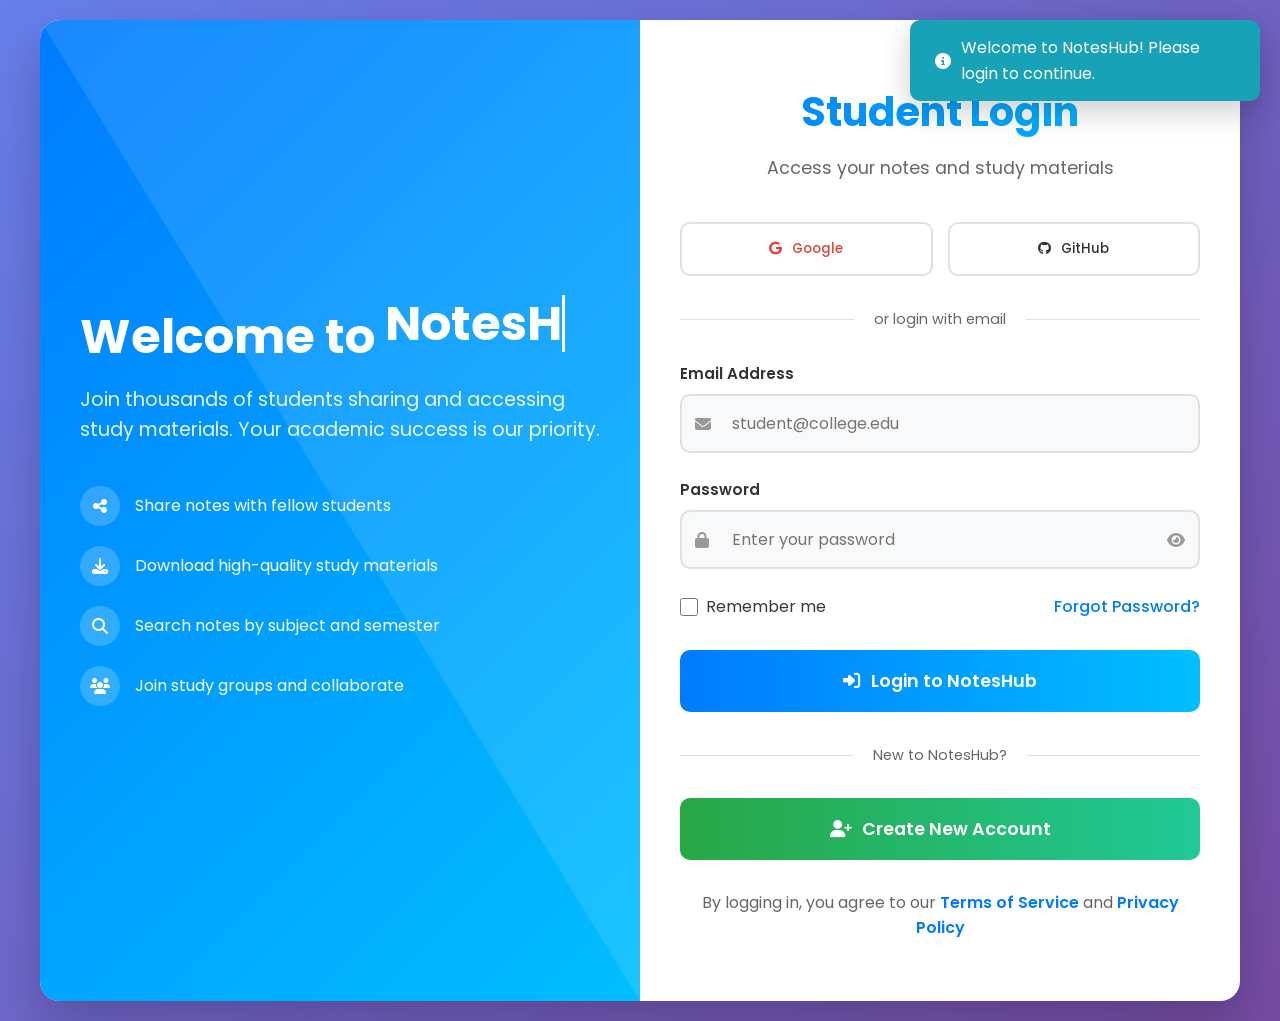
==== login.html @ 8d4693ff "Add files via upload" ====
<!DOCTYPE html>
<html lang="en">
<head>
    <meta charset="UTF-8">
    <meta name="viewport" content="width=device-width, initial-scale=1.0">
    <title>Login - NotesHub | Notes Sharing Platform</title>
    <link rel="stylesheet" href="css/style.css">
    <link rel="stylesheet" href="https://cdnjs.cloudflare.com/ajax/libs/font-awesome/6.4.0/css/all.min.css">
    <link href="https://fonts.googleapis.com/css2?family=Poppins:wght@300;400;500;600;700&display=swap" rel="stylesheet">
    <style>
        /* ===== ANIMATIONS ===== */
        @keyframes fadeIn {
            from { opacity: 0; transform: translateY(30px); }
            to { opacity: 1; transform: translateY(0); }
        }
        
        @keyframes slideInLeft {
            from { opacity: 0; transform: translateX(-50px); }
            to { opacity: 1; transform: translateX(0); }
        }
        
        @keyframes slideInRight {
            from { opacity: 0; transform: translateX(50px); }
            to { opacity: 1; transform: translateX(0); }
        }
        
        @keyframes pulse {
            0% { transform: scale(1); }
            50% { transform: scale(1.05); }
            100% { transform: scale(1); }
        }
        
        @keyframes shake {
            0%, 100% { transform: translateX(0); }
            10%, 30%, 50%, 70%, 90% { transform: translateX(-5px); }
            20%, 40%, 60%, 80% { transform: translateX(5px); }
        }
        
        @keyframes float {
            0%, 100% { transform: translateY(0); }
            50% { transform: translateY(-10px); }
        }
        
        @keyframes glow {
            0%, 100% { box-shadow: 0 0 5px rgba(0, 123, 255, 0.5); }
            50% { box-shadow: 0 0 20px rgba(0, 123, 255, 0.8); }
        }
        
        @keyframes spin {
            from { transform: rotate(0deg); }
            to { transform: rotate(360deg); }
        }
        
        @keyframes typewriter {
            from { width: 0 }
            to { width: 100% }
        }
        
        @keyframes blinkCursor {
            from, to { border-color: transparent }
            50% { border-color: #007bff; }
        }
        
        /* ===== LOGIN PAGE SPECIFIC STYLES ===== */
        .login-page {
            min-height: 100vh;
            background: linear-gradient(135deg, #667eea 0%, #764ba2 100%);
            display: flex;
            align-items: center;
            justify-content: center;
            padding: 20px;
            position: relative;
            overflow: hidden;
        }
        
        .login-container {
            width: 100%;
            max-width: 1200px;
            display: flex;
            background: white;
            border-radius: 20px;
            overflow: hidden;
            box-shadow: 0 25px 50px rgba(0, 0, 0, 0.2);
            animation: fadeIn 1s ease-out;
            min-height: 600px;
        }
        
        .login-left {
            flex: 1;
            background: linear-gradient(135deg, #007bff 0%, #00bfff 100%);
            color: white;
            padding: 60px 40px;
            display: flex;
            flex-direction: column;
            justify-content: center;
            position: relative;
            overflow: hidden;
        }
        
        .login-left::before {
            content: '';
            position: absolute;
            top: 0;
            left: 0;
            width: 100%;
            height: 100%;
            background: url('data:image/svg+xml,<svg xmlns="http://www.w3.org/2000/svg" viewBox="0 0 100 100" preserveAspectRatio="none"><path d="M0,0 L100,0 L100,100 Z" fill="rgba(255,255,255,0.1)"/></svg>');
            background-size: cover;
        }
        
        .login-right {
            flex: 1;
            padding: 60px 40px;
            display: flex;
            flex-direction: column;
            justify-content: center;
        }
        
        .login-welcome {
            animation: slideInLeft 1s ease-out 0.3s both;
        }
        
        .login-welcome h1 {
            font-size: 3rem;
            margin-bottom: 20px;
            font-weight: 700;
            line-height: 1.2;
        }
        
        .login-welcome p {
            font-size: 1.2rem;
            opacity: 0.9;
            margin-bottom: 40px;
            line-height: 1.6;
        }
        
        .features-list {
            list-style: none;
            margin-top: 40px;
        }
        
        .features-list li {
            display: flex;
            align-items: center;
            gap: 15px;
            margin-bottom: 20px;
            font-size: 1rem;
            animation: slideInLeft 1s ease-out;
            animation-fill-mode: both;
        }
        
        .features-list li:nth-child(1) { animation-delay: 0.5s; }
        .features-list li:nth-child(2) { animation-delay: 0.7s; }
        .features-list li:nth-child(3) { animation-delay: 0.9s; }
        .features-list li:nth-child(4) { animation-delay: 1.1s; }
        
        .feature-icon {
            width: 40px;
            height: 40px;
            background: rgba(255, 255, 255, 0.2);
            border-radius: 50%;
            display: flex;
            align-items: center;
            justify-content: center;
            flex-shrink: 0;
        }
        
        .login-form-container {
            animation: slideInRight 1s ease-out 0.5s both;
        }
        
        .login-title {
            text-align: center;
            margin-bottom: 40px;
            color: #333;
            position: relative;
        }
        
        .login-title h2 {
            font-size: 2.5rem;
            font-weight: 700;
            margin-bottom: 10px;
            background: linear-gradient(90deg, #007bff, #00bfff);
            -webkit-background-clip: text;
            -webkit-text-fill-color: transparent;
            background-clip: text;
        }
        
        .login-title p {
            color: #666;
            font-size: 1.1rem;
        }
        
        .form-group {
            margin-bottom: 25px;
            position: relative;
        }
        
        .form-label {
            display: block;
            margin-bottom: 8px;
            font-weight: 600;
            color: #333;
            font-size: 0.95rem;
            transition: color 0.3s;
        }
        
        .input-with-icon {
            position: relative;
        }
        
        .input-icon {
            position: absolute;
            left: 15px;
            top: 50%;
            transform: translateY(-50%);
            color: #999;
            transition: color 0.3s;
            z-index: 1;
        }
        
        .form-control {
            width: 100%;
            padding: 15px 15px 15px 50px;
            border: 2px solid #e0e0e0;
            border-radius: 10px;
            font-size: 1rem;
            transition: all 0.3s;
            background: #f8f9fa;
            color: #333;
        }
        
        .form-control:focus {
            outline: none;
            border-color: #007bff;
            background: white;
            box-shadow: 0 0 0 3px rgba(0, 123, 255, 0.1);
        }
        
        .form-control:focus + .input-icon {
            color: #007bff;
        }
        
        .password-toggle {
            position: absolute;
            right: 15px;
            top: 50%;
            transform: translateY(-50%);
            background: none;
            border: none;
            color: #999;
            cursor: pointer;
            font-size: 1rem;
            transition: color 0.3s;
        }
        
        .password-toggle:hover {
            color: #007bff;
        }
        
        .form-options {
            display: flex;
            justify-content: space-between;
            align-items: center;
            margin-bottom: 30px;
            flex-wrap: wrap;
            gap: 15px;
        }
        
        .remember-me {
            display: flex;
            align-items: center;
            gap: 8px;
            cursor: pointer;
        }
        
        .remember-me input[type="checkbox"] {
            width: 18px;
            height: 18px;
            accent-color: #007bff;
            cursor: pointer;
        }
        
        .forgot-password {
            color: #007bff;
            text-decoration: none;
            font-weight: 500;
            transition: color 0.3s;
        }
        
        .forgot-password:hover {
            color: #0056b3;
            text-decoration: underline;
        }
        
        .login-btn {
            width: 100%;
            padding: 18px;
            background: linear-gradient(90deg, #007bff, #00bfff);
            color: white;
            border: none;
            border-radius: 10px;
            font-size: 1.1rem;
            font-weight: 600;
            cursor: pointer;
            transition: all 0.3s;
            display: flex;
            align-items: center;
            justify-content: center;
            gap: 10px;
            margin-top: 10px;
            position: relative;
            overflow: hidden;
        }
        
        .login-btn::before {
            content: '';
            position: absolute;
            top: 0;
            left: -100%;
            width: 100%;
            height: 100%;
            background: linear-gradient(90deg, transparent, rgba(255, 255, 255, 0.2), transparent);
            transition: left 0.5s;
        }
        
        .login-btn:hover::before {
            left: 100%;
        }
        
        .login-btn:hover {
            transform: translateY(-3px);
            box-shadow: 0 10px 20px rgba(0, 123, 255, 0.2);
        }
        
        .login-btn:active {
            transform: translateY(-1px);
        }
        
        .login-btn.loading {
            background: #6c757d;
            cursor: not-allowed;
        }
        
        .login-btn.loading::before {
            display: none;
        }
        
        .login-divider {
            text-align: center;
            margin: 30px 0;
            position: relative;
        }
        
        .login-divider::before {
            content: '';
            position: absolute;
            top: 50%;
            left: 0;
            right: 0;
            height: 1px;
            background: #e0e0e0;
        }
        
        .login-divider span {
            background: white;
            padding: 0 20px;
            color: #666;
            font-size: 0.9rem;
            position: relative;
            z-index: 1;
        }
        
        .social-login {
            display: flex;
            gap: 15px;
            margin-bottom: 30px;
        }
        
        .social-btn {
            flex: 1;
            padding: 15px;
            border: 2px solid #e0e0e0;
            border-radius: 10px;
            background: white;
            cursor: pointer;
            transition: all 0.3s;
            display: flex;
            align-items: center;
            justify-content: center;
            gap: 10px;
            font-weight: 500;
            color: #333;
        }
        
        .social-btn:hover {
            border-color: #007bff;
            transform: translateY(-2px);
        }
        
        .social-btn.google { color: #DB4437; }
        .social-btn.github { color: #333; }
        
        .signup-link {
            text-align: center;
            margin-top: 30px;
            color: #666;
        }
        
        .signup-link a {
            color: #007bff;
            text-decoration: none;
            font-weight: 600;
            transition: color 0.3s;
        }
        
        .signup-link a:hover {
            color: #0056b3;
            text-decoration: underline;
        }
        
        /* ===== TOAST NOTIFICATION ===== */
        .toast {
            position: fixed;
            top: 20px;
            right: 20px;
            background: #28a745;
            color: white;
            padding: 15px 25px;
            border-radius: 10px;
            box-shadow: 0 10px 30px rgba(0, 0, 0, 0.2);
            z-index: 10000;
            transform: translateX(150%);
            transition: transform 0.5s cubic-bezier(0.68, -0.55, 0.265, 1.55);
            display: flex;
            align-items: center;
            gap: 10px;
            max-width: 350px;
        }
        
        .toast.show {
            transform: translateX(0);
        }
        
        .toast.error {
            background: #dc3545;
        }
        
        .toast.warning {
            background: #ffc107;
            color: #333;
        }
        
        .toast.info {
            background: #17a2b8;
        }
        
        .toast.success {
            background: #28a745;
        }
        
        /* ===== LOADING SPINNER ===== */
        .spinner {
            display: inline-block;
            width: 20px;
            height: 20px;
            border: 3px solid rgba(255, 255, 255, 0.3);
            border-radius: 50%;
            border-top-color: white;
            animation: spin 1s linear infinite;
        }
        
        /* ===== FLOATING PARTICLES ===== */
        .floating-icons {
            position: absolute;
            width: 100%;
            height: 100%;
            top: 0;
            left: 0;
            pointer-events: none;
            overflow: hidden;
        }
        
        .floating-icon {
            position: absolute;
            font-size: 24px;
            color: rgba(255, 255, 255, 0.2);
            animation: float 6s ease-in-out infinite;
        }
        
        /* ===== RESPONSIVE DESIGN ===== */
        @media (max-width: 992px) {
            .login-container {
                flex-direction: column;
                max-width: 500px;
            }
            
            .login-left, .login-right {
                padding: 40px 30px;
            }
            
            .login-welcome h1 {
                font-size: 2.5rem;
            }
        }
        
        @media (max-width: 576px) {
            .login-page {
                padding: 10px;
            }
            
            .login-left, .login-right {
                padding: 30px 20px;
            }
            
            .login-welcome h1 {
                font-size: 2rem;
            }
            
            .social-login {
                flex-direction: column;
            }
            
            .form-options {
                flex-direction: column;
                align-items: flex-start;
            }
        }
        
        /* ===== DARK MODE STYLES ===== */
        body.dark-mode .login-page {
            background: linear-gradient(135deg, #1a1a2e 0%, #16213e 100%);
        }
        
        body.dark-mode .login-container {
            background: #1e1e1e;
            color: #e0e0e0;
        }
        
        body.dark-mode .login-right {
            background: #1e1e1e;
        }
        
        body.dark-mode .login-title h2 {
            background: linear-gradient(90deg, #4dabf7, #339af0);
            -webkit-background-clip: text;
            -webkit-text-fill-color: transparent;
        }
        
        body.dark-mode .login-title p {
            color: #aaa;
        }
        
        body.dark-mode .form-label {
            color: #e0e0e0;
        }
        
        body.dark-mode .form-control {
            background: #2d2d2d;
            border-color: #444;
            color: #e0e0e0;
        }
        
        body.dark-mode .form-control:focus {
            background: #333;
            border-color: #4dabf7;
        }
        
        body.dark-mode .input-icon {
            color: #777;
        }
        
        body.dark-mode .form-control:focus + .input-icon {
            color: #4dabf7;
        }
        
        body.dark-mode .login-divider span {
            background: #1e1e1e;
            color: #aaa;
        }
        
        body.dark-mode .social-btn {
            background: #2d2d2d;
            border-color: #444;
            color: #e0e0e0;
        }
        
        body.dark-mode .signup-link {
            color: #aaa;
        }
        
        body.dark-mode .forgot-password {
            color: #4dabf7;
        }
        
        body.dark-mode .forgot-password:hover {
            color: #339af0;
        }
        
        body.dark-mode .signup-link a {
            color: #4dabf7;
        }
        
        body.dark-mode .signup-link a:hover {
            color: #339af0;
        }
    </style>
</head>
<body class="light-mode">

<!-- Toast Notification -->
<div class="toast" id="toast">
    <i class="fas fa-check-circle"></i>
    <span id="toast-message">Welcome to NotesHub!</span>
</div>

<!-- Login Page -->
<div class="login-page">
    <!-- Floating Icons -->
    <div class="floating-icons">
        <div class="floating-icon" style="top: 10%; left: 10%; animation-delay: 0s;"><i class="fas fa-book"></i></div>
        <div class="floating-icon" style="top: 20%; right: 15%; animation-delay: 1s;"><i class="fas fa-graduation-cap"></i></div>
        <div class="floating-icon" style="bottom: 30%; left: 15%; animation-delay: 2s;"><i class="fas fa-code"></i></div>
        <div class="floating-icon" style="bottom: 20%; right: 10%; animation-delay: 3s;"><i class="fas fa-laptop"></i></div>
        <div class="floating-icon" style="top: 40%; left: 20%; animation-delay: 4s;"><i class="fas fa-cloud-upload-alt"></i></div>
        <div class="floating-icon" style="top: 60%; right: 20%; animation-delay: 5s;"><i class="fas fa-download"></i></div>
    </div>
    
    <div class="login-container">
        <!-- Left Side - Welcome -->
        <div class="login-left">
            <div class="login-welcome">
                <h1>Welcome to <span style="display: inline-block;" class="typewriter-text">NotesHub</span></h1>
                <p>Join thousands of students sharing and accessing study materials. Your academic success is our priority.</p>
                
                <ul class="features-list">
                    <li>
                        <div class="feature-icon">
                            <i class="fas fa-share-alt"></i>
                        </div>
                        <span>Share notes with fellow students</span>
                    </li>
                    <li>
                        <div class="feature-icon">
                            <i class="fas fa-download"></i>
                        </div>
                        <span>Download high-quality study materials</span>
                    </li>
                    <li>
                        <div class="feature-icon">
                            <i class="fas fa-search"></i>
                        </div>
                        <span>Search notes by subject and semester</span>
                    </li>
                    <li>
                        <div class="feature-icon">
                            <i class="fas fa-users"></i>
                        </div>
                        <span>Join study groups and collaborate</span>
                    </li>
                </ul>
            </div>
        </div>
        
        <!-- Right Side - Login Form -->
        <div class="login-right">
            <div class="login-form-container">
                <div class="login-title">
                    <h2>Student Login</h2>
                    <p>Access your notes and study materials</p>
                </div>
                
                <!-- Social Login -->
                <div class="social-login">
                    <button class="social-btn google" onclick="socialLogin('google')">
                        <i class="fab fa-google"></i>
                        Google
                    </button>
                    <button class="social-btn github" onclick="socialLogin('github')">
                        <i class="fab fa-github"></i>
                        GitHub
                    </button>
                </div>
                
                <div class="login-divider">
                    <span>or login with email</span>
                </div>
                
                <!-- Login Form -->
                <form id="loginForm" onsubmit="return handleLogin(event)">
                    <div class="form-group">
                        <label for="email" class="form-label">Email Address</label>
                        <div class="input-with-icon">
                            <i class="fas fa-envelope input-icon"></i>
                            <input type="email" id="email" class="form-control" placeholder="student@college.edu" required>
                        </div>
                        <div class="form-error" id="email-error"></div>
                    </div>
                    
                    <div class="form-group">
                        <label for="password" class="form-label">Password</label>
                        <div class="input-with-icon">
                            <i class="fas fa-lock input-icon"></i>
                            <input type="password" id="password" class="form-control" placeholder="Enter your password" required minlength="6">
                            <button type="button" class="password-toggle" onclick="togglePassword()">
                                <i class="fas fa-eye"></i>
                            </button>
                        </div>
                        <div class="form-error" id="password-error"></div>
                    </div>
                    
                    <div class="form-options">
                        <label class="remember-me">
                            <input type="checkbox" id="remember">
                            <span>Remember me</span>
                        </label>
                        <a href="forgot-password.html" class="forgot-password">Forgot Password?</a>
                    </div>
                    
                    <button type="submit" class="login-btn" id="loginButton">
                        <i class="fas fa-sign-in-alt"></i>
                        <span>Login to NotesHub</span>
                    </button>
                </form>
                
                <div class="login-divider">
                    <span>New to NotesHub?</span>
                </div>
                
                <button class="login-btn" style="background: linear-gradient(90deg, #28a745, #20c997);" onclick="showSignupForm()">
                    <i class="fas fa-user-plus"></i>
                    <span>Create New Account</span>
                </button>
                
                <div class="signup-link">
                    <p>By logging in, you agree to our <a href="terms.html">Terms of Service</a> and <a href="privacy.html">Privacy Policy</a></p>
                </div>
            </div>
        </div>
    </div>
</div>

<!-- Enhanced JavaScript with Animations -->
<script>
// ===== TOAST NOTIFICATION =====
function showToast(message, type = 'info') {
    const toast = document.getElementById('toast');
    const toastMessage = document.getElementById('toast-message');
    const icon = toast.querySelector('i');
    
    // Set icon based on type
    switch(type) {
        case 'success':
            icon.className = 'fas fa-check-circle';
            break;
        case 'error':
            icon.className = 'fas fa-exclamation-circle';
            break;
        case 'warning':
            icon.className = 'fas fa-exclamation-triangle';
            break;
        case 'info':
            icon.className = 'fas fa-info-circle';
            break;
    }
    
    toastMessage.textContent = message;
    toast.className = 'toast';
    toast.classList.add(type, 'show');
    
    // Add entrance animation
    toast.style.animation = 'fadeIn 0.5s ease-out';
    
    // Auto hide after 4 seconds
    setTimeout(() => {
        toast.classList.remove('show');
    }, 4000);
}

// ===== TYPEWRITER EFFECT =====
function initTypewriter() {
    const text = document.querySelector('.typewriter-text');
    const originalText = text.textContent;
    text.textContent = '';
    text.style.borderRight = '3px solid white';
    text.style.whiteSpace = 'nowrap';
    text.style.overflow = 'hidden';
    
    let i = 0;
    const typeWriter = () => {
        if (i < originalText.length) {
            text.textContent += originalText.charAt(i);
            i++;
            setTimeout(typeWriter, 100);
        } else {
            // Blinking cursor effect
            setInterval(() => {
                text.style.borderRight = text.style.borderRight === '3px solid transparent' ? '3px solid white' : '3px solid transparent';
            }, 500);
        }
    };
    
    setTimeout(typeWriter, 1000);
}

// ===== PASSWORD TOGGLE =====
function togglePassword() {
    const passwordInput = document.getElementById('password');
    const toggleButton = document.querySelector('.password-toggle i');
    
    if (passwordInput.type === 'password') {
        passwordInput.type = 'text';
        toggleButton.className = 'fas fa-eye-slash';
        toggleButton.parentElement.style.color = '#007bff';
    } else {
        passwordInput.type = 'password';
        toggleButton.className = 'fas fa-eye';
        toggleButton.parentElement.style.color = '#999';
    }
}

// ===== FORM VALIDATION =====
function validateEmail(email) {
    const re = /^[^\s@]+@[^\s@]+\.[^\s@]+$/;
    return re.test(email);
}

function validatePassword(password) {
    return password.length >= 6;
}

// ===== ANIMATED LOGIN =====
function handleLogin(event) {
    event.preventDefault();
    
    const email = document.getElementById('email').value.trim();
    const password = document.getElementById('password').value;
    const loginBtn = document.getElementById('loginButton');
    const originalContent = loginBtn.innerHTML;
    
    // Clear previous errors
    document.getElementById('email-error').textContent = '';
    document.getElementById('password-error').textContent = '';
    
    // Validation
    let isValid = true;
    
    if (!email) {
        document.getElementById('email-error').textContent = 'Email is required';
        document.getElementById('email').style.borderColor = '#dc3545';
        document.getElementById('email').style.animation = 'shake 0.5s';
        isValid = false;
    } else if (!validateEmail(email)) {
        document.getElementById('email-error').textContent = 'Please enter a valid email';
        document.getElementById('email').style.borderColor = '#dc3545';
        document.getElementById('email').style.animation = 'shake 0.5s';
        isValid = false;
    }
    
    if (!password) {
        document.getElementById('password-error').textContent = 'Password is required';
        document.getElementById('password').style.borderColor = '#dc3545';
        document.getElementById('password').style.animation = 'shake 0.5s';
        isValid = false;
    } else if (!validatePassword(password)) {
        document.getElementById('password-error').textContent = 'Password must be at least 6 characters';
        document.getElementById('password').style.borderColor = '#dc3545';
        document.getElementById('password').style.animation = 'shake 0.5s';
        isValid = false;
    }
    
    if (!isValid) {
        setTimeout(() => {
            document.getElementById('email').style.animation = '';
            document.getElementById('password').style.animation = '';
        }, 500);
        return false;
    }
    
    // Reset border colors
    document.getElementById('email').style.borderColor = '#e0e0e0';
    document.getElementById('password').style.borderColor = '#e0e0e0';
    
    // Show loading state
    loginBtn.innerHTML = '<div class="spinner"></div> Logging in...';
    loginBtn.classList.add('loading');
    loginBtn.disabled = true;
    
    // Simulate API call
    setTimeout(() => {
        // Demo login logic
        if (email === 'demo@college.edu' && password === 'demo123') {
            showToast('Login successful! Redirecting...', 'success');
            
            // Save to localStorage
            const user = {
                email: email,
                name: email.split('@')[0],
                loginTime: new Date().toISOString()
            };
            localStorage.setItem('notesHubUser', JSON.stringify(user));
            localStorage.setItem('isLoggedIn', 'true');
            
            // Redirect after animation
            setTimeout(() => {
                window.location.href = 'index.html';
            }, 1500);
        } else if (email.includes('@college.edu')) {
            showToast('College student login successful!', 'success');
            
            const user = {
                email: email,
                name: email.split('@')[0],
                loginTime: new Date().toISOString()
            };
            localStorage.setItem('notesHubUser', JSON.stringify(user));
            localStorage.setItem('isLoggedIn', 'true');
            
            setTimeout(() => {
                window.location.href = 'index.html';
            }, 1500);
        } else {
            showToast('Invalid credentials. Try: demo@college.edu / demo123', 'error');
            
            // Shake animation for error
            loginBtn.style.animation = 'shake 0.5s';
            setTimeout(() => {
                loginBtn.style.animation = '';
            }, 500);
            
            // Reset button
            loginBtn.innerHTML = originalContent;
            loginBtn.classList.remove('loading');
            loginBtn.disabled = false;
        }
    }, 2000);
    
    return false;
}

// ===== SOCIAL LOGIN =====
function socialLogin(provider) {
    const btn = event.target.closest('button');
    const originalContent = btn.innerHTML;
    
    btn.innerHTML = `<div class="spinner" style="border-top-color: ${provider === 'google' ? '#DB4437' : '#333'};"></div> Connecting...`;
    btn.disabled = true;
    
    showToast(`Connecting with ${provider === 'google' ? 'Google' : 'GitHub'}...`, 'info');
    
    setTimeout(() => {
        if (provider === 'google') {
            showToast('Google login simulated successfully!', 'success');
        } else {
            showToast('GitHub login simulated successfully!', 'success');
        }
        
        // Save demo user
        const user = {
            email: `user@${provider}.com`,
            name: `${provider} User`,
            provider: provider,
            loginTime: new Date().toISOString()
        };
        localStorage.setItem('notesHubUser', JSON.stringify(user));
        localStorage.setItem('isLoggedIn', 'true');
        
        // Redirect
        setTimeout(() => {
            window.location.href = 'index.html';
        }, 1500);
        
        btn.innerHTML = originalContent;
        btn.disabled = false;
    }, 2000);
}

// ===== SIGNUP FORM =====
function showSignupForm() {
    showToast('Signup feature would open in a modal', 'info');
    
    // In a real app, this would open a signup modal
    // For now, redirect to a signup page
    setTimeout(() => {
        window.location.href = 'signup.html';
    }, 1000);
}

// ===== DARK MODE =====
function toggleDark() {
    const body = document.body;
    const isDark = body.classList.toggle('dark-mode');
    body.classList.toggle('light-mode', !isDark);
    
    localStorage.setItem('darkMode', isDark);
    
    const darkBtn = document.querySelector('.dark-mode-toggle');
    if (darkBtn) {
        const icon = darkBtn.querySelector('i');
        const text = darkBtn.querySelector('span');
        if (icon) {
            icon.className = isDark ? 'fas fa-sun' : 'fas fa-moon';
            icon.style.animation = 'spin 0.5s linear';
            setTimeout(() => icon.style.animation = '', 500);
        }
        if (text) text.textContent = isDark ? 'Light Mode' : 'Dark Mode';
    }
    
    showToast(isDark ? '🌙 Dark Mode Activated' : '☀️ Light Mode Activated', 'info');
}

// ===== INITIALIZE =====
document.addEventListener('DOMContentLoaded', function() {
    // Initialize dark mode
    const savedMode = localStorage.getItem('darkMode');
    if (savedMode === 'true') {
        document.body.classList.add('dark-mode');
        document.body.classList.remove('light-mode');
    }
    
    // Initialize typewriter
    initTypewriter();
    
    // Check if user is already logged in
    const isLoggedIn = localStorage.getItem('isLoggedIn');
    if (isLoggedIn === 'true') {
        showToast('You are already logged in. Redirecting...', 'info');
        setTimeout(() => {
            window.location.href = 'index.html';
        }, 2000);
    }
    
    // Add input focus effects
    const inputs = document.querySelectorAll('.form-control');
    inputs.forEach(input => {
        input.addEventListener('focus', function() {
            this.parentElement.querySelector('.input-icon').style.color = '#007bff';
            this.style.animation = 'pulse 0.3s';
        });
        
        input.addEventListener('blur', function() {
            this.style.animation = '';
        });
        
        // Real-time validation
        if (input.id === 'email') {
            input.addEventListener('input', function() {
                if (this.value && !validateEmail(this.value)) {
                    this.style.borderColor = '#ffc107';
                } else if (this.value) {
                    this.style.borderColor = '#28a745';
                } else {
                    this.style.borderColor = '#e0e0e0';
                }
            });
        }
        
        if (input.id === 'password') {
            input.addEventListener('input', function() {
                if (this.value.length > 0 && this.value.length < 6) {
                    this.style.borderColor = '#ffc107';
                } else if (this.value.length >= 6) {
                    this.style.borderColor = '#28a745';
                } else {
                    this.style.borderColor = '#e0e0e0';
                }
            });
        }
    });
    
    // Make functions global
    window.toggleDark = toggleDark;
    window.togglePassword = togglePassword;
    window.socialLogin = socialLogin;
    window.showSignupForm = showSignupForm;
    
    // Show welcome toast
    setTimeout(() => {
        showToast('Welcome to NotesHub! Please login to continue.', 'info');
    }, 1000);
});

// ===== KEYBOARD SHORTCUTS =====
document.addEventListener('keydown', function(e) {
    // Ctrl/Cmd + Enter to submit form
    if ((e.ctrlKey || e.metaKey) && e.key === 'Enter') {
        const loginForm = document.getElementById('loginForm');
        if (loginForm) {
            handleLogin(new Event('submit'));
        }
    }
    
    // Escape to clear form
    if (e.key === 'Escape') {
        document.getElementById('email').value = '';
        document.getElementById('password').value = '';
        showToast('Form cleared', 'info');
    }
    
    // Alt+D for dark mode
    if (e.altKey && e.key === 'd') {
        toggleDark();
    }
});
</script>
</body>
</html>
---- css/style.css ----
/* ===== BASE STYLES ===== */
* {
    margin: 0;
    padding: 0;
    box-sizing: border-box;
    font-family: 'Poppins', sans-serif;
}

:root {
    /* NEW SIMPLE COLORS - Blue/Green Theme */
    --primary: #007bff;       /* Blue */
    --primary-dark: #0056b3;
    --primary-light: #3399ff;
    --secondary: #28a745;     /* Green */
    --accent: #ffc107;        /* Yellow */
    --light: #f8f9fa;
    --dark: #343a40;
    --gray: #6c757d;
    --white: #ffffff;
    --black: #000000;
    
    /* Dark Mode Colors */
    --dark-bg: #121212;
    --dark-card: #1e1e1e;
    --dark-text: #e0e0e0;
    --dark-border: #333;
    
    /* Shadows */
    --shadow: 0 4px 6px rgba(0,0,0,0.1);
    --shadow-lg: 0 10px 25px rgba(0,0,0,0.15);
    
    /* Border Radius */
    --radius: 10px;
    --radius-sm: 5px;
}

body {
    background-color: var(--light);
    color: var(--dark);
    line-height: 1.6;
    transition: all 0.3s ease;
}

.container {
    width: 90%;
    max-width: 1200px;
    margin: 0 auto;
    padding: 0 15px;
}

/* ===== HEADER ===== */
.main-header {
    background: var(--white);
    padding: 15px 0;
    box-shadow: var(--shadow);
    position: sticky;
    top: 0;
    z-index: 1000;
}

.header-container {
    display: flex;
    justify-content: space-between;
    align-items: center;
}

.logo-section {
    display: flex;
    flex-direction: column;
}

.logo {
    display: flex;
    align-items: center;
    gap: 10px;
}

.logo i {
    font-size: 2rem;
    color: var(--primary);
}

.logo h1 {
    font-size: 1.8rem;
    font-weight: 700;
}

.logo h1 span {
    color: var(--primary);
}

.college-name {
    font-size: 0.9rem;
    color: var(--gray);
    margin-top: -5px;
}

.college-tag {
    font-size: 0.85rem;
    color: var(--secondary);
    margin-top: 5px;
}

/* Navigation */
.main-nav {
    display: flex;
    align-items: center;
    gap: 15px;
}

.main-nav a {
    text-decoration: none;
    color: var(--dark);
    padding: 8px 15px;
    border-radius: var(--radius-sm);
    transition: all 0.3s;
    display: flex;
    align-items: center;
    gap: 5px;
    font-weight: 500;
}

.main-nav a:hover {
    background: rgba(0, 123, 255, 0.1);
}

.main-nav a.active {
    background: var(--primary);
    color: white;
}

.login-btn {
    background: var(--secondary);
    color: white !important;
}

/* Dropdown */
.dropdown {
    position: relative;
}

.dropdown-content {
    display: none;
    position: absolute;
    background: white;
    min-width: 200px;
    box-shadow: var(--shadow-lg);
    border-radius: var(--radius-sm);
    padding: 10px 0;
    z-index: 100;
}

.dropdown:hover .dropdown-content {
    display: block;
}

.dropdown-content a {
    display: block;
    padding: 10px 20px;
    color: var(--dark);
    text-decoration: none;
}

.dropdown-content a:hover {
    background: #f8f9fa;
}

/* Header Actions */
.header-actions {
    display: flex;
    align-items: center;
    gap: 15px;
}

.dark-mode-toggle {
    background: transparent;
    border: 2px solid var(--primary);
    color: var(--primary);
    padding: 8px 15px;
    border-radius: var(--radius-sm);
    cursor: pointer;
    font-weight: 600;
    display: flex;
    align-items: center;
    gap: 8px;
    transition: all 0.3s;
}

.dark-mode-toggle:hover {
    background: var(--primary);
    color: white;
}

.user-info {
    display: flex;
    align-items: center;
    gap: 10px;
}

.user-avatar {
    width: 40px;
    height: 40px;
    border-radius: 50%;
    border: 2px solid var(--primary-light);
}

.mobile-menu-btn {
    display: none;
    background: none;
    border: none;
    font-size: 1.5rem;
    color: var(--dark);
    cursor: pointer;
}

/* ===== HERO SECTION ===== */
.hero-section {
    padding: 80px 0;
    background: linear-gradient(135deg, var(--primary), var(--primary-dark));
    color: white;
}

.hero-container {
    display: flex;
    align-items: center;
    gap: 50px;
}

.hero-content {
    flex: 1;
}

.college-badge {
    display: inline-flex;
    align-items: center;
    gap: 10px;
    background: rgba(255,255,255,0.2);
    padding: 8px 15px;
    border-radius: 20px;
    margin-bottom: 20px;
}

.hero-title {
    font-size: 3rem;
    margin-bottom: 20px;
    line-height: 1.2;
}

.highlight {
    color: #ffeb3b;
}

.hero-subtitle {
    font-size: 1.2rem;
    opacity: 0.9;
    margin-bottom: 30px;
}

.stats-container {
    display: flex;
    gap: 30px;
    margin: 40px 0;
}

.stat-box {
    text-align: center;
}

.stat-box h3 {
    font-size: 2.5rem;
    margin-bottom: 5px;
}

.hero-buttons {
    display: flex;
    gap: 15px;
    flex-wrap: wrap;
}

.btn {
    padding: 12px 30px;
    border-radius: var(--radius);
    text-decoration: none;
    font-weight: 600;
    display: inline-flex;
    align-items: center;
    gap: 10px;
    transition: all 0.3s;
    border: none;
    cursor: pointer;
}

.btn-primary {
    background: white;
    color: var(--primary);
}

.btn-primary:hover {
    background: #f8f9fa;
    transform: translateY(-2px);
}

.btn-secondary {
    background: rgba(255,255,255,0.2);
    color: white;
    border: 2px solid white;
}

.btn-secondary:hover {
    background: white;
    color: var(--primary);
    transform: translateY(-2px);
}

.btn-outline {
    background: transparent;
    color: white;
    border: 2px solid white;
}

.btn-outline:hover {
    background: white;
    color: var(--primary);
}

.hero-image {
    flex: 1;
    position: relative;
}

.hero-image img {
    width: 100%;
    border-radius: var(--radius);
    box-shadow: var(--shadow-lg);
}

.image-label {
    position: absolute;
    bottom: 20px;
    left: 20px;
    background: rgba(0,0,0,0.7);
    color: white;
    padding: 8px 15px;
    border-radius: var(--radius-sm);
    display: flex;
    align-items: center;
    gap: 8px;
}

/* ===== SECTIONS COMMON ===== */
section {
    padding: 80px 0;
}

.section-title {
    text-align: center;
    font-size: 2.5rem;
    margin-bottom: 15px;
    color: var(--dark);
}

.section-subtitle {
    text-align: center;
    color: var(--gray);
    margin-bottom: 40px;
    max-width: 700px;
    margin-left: auto;
    margin-right: auto;
}

.section-header {
    display: flex;
    justify-content: space-between;
    align-items: center;
    margin-bottom: 40px;
}

.view-all {
    color: var(--primary);
    text-decoration: none;
    font-weight: 500;
}

/* ===== SEARCH SECTION ===== */
.search-section {
    background: #f8f9fa;
}

.search-container {
    max-width: 900px;
    margin: 0 auto;
}

.search-box {
    display: flex;
    gap: 10px;
    margin-bottom: 20px;
}

.search-box input {
    flex: 1;
    padding: 15px;
    border: 2px solid #ddd;
    border-radius: var(--radius);
    font-size: 1rem;
}

.search-box button {
    background: var(--primary);
    color: white;
    border: none;
    padding: 0 30px;
    border-radius: var(--radius);
    cursor: pointer;
    font-weight: 600;
}

.quick-filters {
    display: flex;
    gap: 10px;
    flex-wrap: wrap;
    justify-content: center;
}

.filter-btn {
    padding: 8px 20px;
    background: white;
    border: 2px solid #ddd;
    border-radius: 20px;
    cursor: pointer;
    transition: all 0.3s;
}

.filter-btn.active, .filter-btn:hover {
    background: var(--primary);
    color: white;
    border-color: var(--primary);
}

/* ===== NOTES GRID ===== */
.notes-grid {
    display: grid;
    grid-template-columns: repeat(auto-fill, minmax(280px, 1fr));
    gap: 30px;
}

.note-card {
    background: white;
    border-radius: var(--radius);
    padding: 25px;
    box-shadow: var(--shadow);
    transition: all 0.3s;
    position: relative;
}

.note-card:hover {
    transform: translateY(-5px);
    box-shadow: var(--shadow-lg);
}

.note-badge {
    position: absolute;
    top: 20px;
    right: 20px;
    background: var(--accent);
    color: #000;
    padding: 5px 15px;
    border-radius: 20px;
    font-size: 0.9rem;
    font-weight: 600;
}

.note-icon {
    font-size: 2.5rem;
    color: var(--primary);
    margin-bottom: 20px;
}

.note-card h3 {
    margin-bottom: 10px;
    color: var(--dark);
}

.note-desc {
    color: var(--gray);
    margin-bottom: 20px;
    line-height: 1.5;
}

.note-meta {
    display: flex;
    justify-content: space-between;
    font-size: 0.9rem;
    color: var(--gray);
    margin-bottom: 20px;
    padding-bottom: 20px;
    border-bottom: 1px solid #eee;
}

.note-actions {
    display: flex;
    gap: 10px;
}

.btn-download, .btn-preview {
    flex: 1;
    padding: 12px;
    border-radius: var(--radius-sm);
    border: none;
    cursor: pointer;
    font-weight: 600;
    display: flex;
    align-items: center;
    justify-content: center;
    gap: 8px;
}

.btn-download {
    background: var(--primary);
    color: white;
}

.btn-download:hover {
    background: var(--primary-dark);
}

.btn-preview {
    background: #f8f9fa;
    color: var(--primary);
}

.btn-preview:hover {
    background: #e9ecef;
}

/* ===== DEPT/SUBJECTS SECTION ===== */
.dept-grid {
    display: grid;
    grid-template-columns: repeat(auto-fill, minmax(250px, 1fr));
    gap: 30px;
}

.dept-card {
    background: white;
    border-radius: var(--radius);
    padding: 30px;
    text-align: center;
    box-shadow: var(--shadow);
    transition: all 0.3s;
    text-decoration: none;
    color: inherit;
}

.dept-card:hover {
    transform: translateY(-5px);
    box-shadow: var(--shadow-lg);
}

.dept-icon {
    width: 70px;
    height: 70px;
    background: rgba(0, 123, 255, 0.1);
    border-radius: 50%;
    display: flex;
    align-items: center;
    justify-content: center;
    margin: 0 auto 20px;
}

.dept-icon i {
    font-size: 2rem;
    color: var(--primary);
}

.dept-card h3 {
    margin-bottom: 10px;
}

.dept-card p {
    color: var(--gray);
    margin-bottom: 10px;
}

.subject-count {
    background: #f8f9fa;
    padding: 5px 15px;
    border-radius: 20px;
    font-size: 0.9rem;
    font-weight: 600;
    display: inline-block;
}

/* ===== SEMESTER SECTION ===== */
.semester-tabs {
    display: flex;
    gap: 10px;
    flex-wrap: wrap;
    justify-content: center;
    margin-bottom: 30px;
}

.sem-tab {
    padding: 10px 25px;
    background: white;
    border: 2px solid #ddd;
    border-radius: var(--radius);
    cursor: pointer;
    transition: all 0.3s;
}

.sem-tab.active, .sem-tab:hover {
    background: var(--primary);
    color: white;
    border-color: var(--primary);
}

.semester-content {
    background: white;
    border-radius: var(--radius);
    padding: 40px;
    box-shadow: var(--shadow);
}

.sem-subjects {
    display: flex;
    flex-wrap: wrap;
    gap: 10px;
    margin-top: 20px;
}

.sem-subjects span {
    background: #f8f9fa;
    padding: 8px 15px;
    border-radius: 20px;
    font-size: 0.9rem;
}

/* ===== HOW IT WORKS ===== */
.steps-container {
    display: grid;
    grid-template-columns: repeat(auto-fit, minmax(250px, 1fr));
    gap: 30px;
}

.step-card {
    background: white;
    border-radius: var(--radius);
    padding: 40px 30px;
    text-align: center;
    box-shadow: var(--shadow);
    position: relative;
    transition: all 0.3s;
}

.step-card:hover {
    transform: translateY(-5px);
    box-shadow: var(--shadow-lg);
}

.step-number {
    position: absolute;
    top: -20px;
    left: 50%;
    transform: translateX(-50%);
    width: 40px;
    height: 40px;
    background: var(--primary);
    color: white;
    border-radius: 50%;
    display: flex;
    align-items: center;
    justify-content: center;
    font-weight: bold;
    font-size: 1.2rem;
}

.step-icon {
    font-size: 3rem;
    color: var(--primary);
    margin-bottom: 20px;
}

.step-card h3 {
    margin-bottom: 10px;
}

.step-card p {
    color: var(--gray);
}

/* ===== FOOTER ===== */
.main-footer {
    background: var(--dark);
    color: white;
    padding: 60px 0 20px;
}

.footer-content {
    display: grid;
    grid-template-columns: repeat(auto-fit, minmax(250px, 1fr));
    gap: 40px;
    margin-bottom: 40px;
}

.footer-logo {
    display: flex;
    align-items: center;
    gap: 15px;
    margin-bottom: 20px;
}

.footer-logo i {
    font-size: 2.5rem;
    color: var(--primary-light);
}

.footer-logo h2 {
    font-size: 1.8rem;
}

.footer-logo h2 span {
    color: var(--primary-light);
}

.footer-college {
    font-size: 0.9rem;
    color: #aaa;
    margin-top: -5px;
}

.footer-col h3 {
    margin-bottom: 20px;
    font-size: 1.3rem;
}

.footer-col ul {
    list-style: none;
}

.footer-col ul li {
    margin-bottom: 10px;
}

.footer-col ul li a {
    color: #aaa;
    text-decoration: none;
    transition: color 0.3s;
}

.footer-col ul li a:hover {
    color: white;
}

.contact-info li {
    display: flex;
    align-items: center;
    gap: 10px;
    margin-bottom: 15px;
    color: #aaa;
}

.contact-info i {
    color: var(--primary-light);
    width: 20px;
}

.footer-bottom {
    text-align: center;
    padding-top: 20px;
    border-top: 1px solid rgba(255,255,255,0.1);
    color: #aaa;
}

/* ===== MOBILE MENU ===== */
.mobile-menu {
    position: fixed;
    top: 0;
    right: -300px;
    width: 300px;
    height: 100vh;
    background: white;
    box-shadow: -5px 0 15px rgba(0,0,0,0.1);
    transition: right 0.3s;
    z-index: 2000;
    padding: 20px;
}

.mobile-menu.open {
    right: 0;
}

.mobile-menu-header {
    display: flex;
    justify-content: space-between;
    align-items: center;
    margin-bottom: 30px;
    padding-bottom: 15px;
    border-bottom: 1px solid #eee;
}

.mobile-logo {
    display: flex;
    align-items: center;
    gap: 10px;
}

.close-menu {
    background: none;
    border: none;
    font-size: 1.5rem;
    cursor: pointer;
    color: var(--dark);
}

.mobile-menu-links {
    display: flex;
    flex-direction: column;
    gap: 10px;
}

.mobile-menu-links a {
    padding: 15px;
    text-decoration: none;
    color: var(--dark);
    border-radius: var(--radius-sm);
    display: flex;
    align-items: center;
    gap: 15px;
}

.mobile-menu-links a:hover {
    background: #f8f9fa;
}

.mobile-login {
    background: var(--primary) !important;
    color: white !important;
    margin-top: 20px !important;
}

.mobile-menu-links h4 {
    margin: 20px 0 10px;
    color: var(--gray);
    padding-left: 15px;
}

/* ===== DARK MODE STYLES ===== */
body.dark-mode {
    background-color: var(--dark-bg);
    color: var(--dark-text);
}

body.dark-mode .main-header {
    background-color: var(--dark-card);
    border-bottom: 1px solid var(--dark-border);
}

body.dark-mode .main-nav a {
    color: var(--dark-text);
}

body.dark-mode .main-nav a:hover {
    background: rgba(0, 123, 255, 0.2);
}

body.dark-mode .main-nav a.active {
    background: var(--primary);
}

body.dark-mode .dropdown-content {
    background: var(--dark-card);
    border: 1px solid var(--dark-border);
}

body.dark-mode .dropdown-content a {
    color: var(--dark-text);
}

body.dark-mode .dropdown-content a:hover {
    background: #2a2a2a;
}

body.dark-mode .dark-mode-toggle {
    border-color: var(--primary-light);
    color: var(--primary-light);
}

body.dark-mode .dark-mode-toggle:hover {
    background: var(--primary-light);
    color: var(--dark-bg);
}

body.dark-mode .note-card,
body.dark-mode .dept-card,
body.dark-mode .step-card,
body.dark-mode .semester-content {
    background-color: var(--dark-card);
    color: var(--dark-text);
}

body.dark-mode .section-title {
    color: var(--dark-text);
}

body.dark-mode .section-subtitle {
    color: #aaa;
}

body.dark-mode .note-desc,
body.dark-mode .dept-card p,
body.dark-mode .step-card p {
    color: #aaa;
}

body.dark-mode .note-meta {
    border-color: var(--dark-border);
}

body.dark-mode .btn-preview {
    background: #2a2a2a;
    color: var(--primary-light);
}

body.dark-mode .btn-preview:hover {
    background: #3a3a3a;
}

body.dark-mode .search-section {
    background: #1a1a1a;
}

body.dark-mode .filter-btn {
    background: var(--dark-card);
    border-color: var(--dark-border);
    color: var(--dark-text);
}

body.dark-mode .filter-btn.active,
body.dark-mode .filter-btn:hover {
    background: var(--primary);
    color: white;
}

body.dark-mode .sem-tab {
    background: var(--dark-card);
    border-color: var(--dark-border);
    color: var(--dark-text);
}

body.dark-mode .sem-tab.active,
body.dark-mode .sem-tab:hover {
    background: var(--primary);
    color: white;
}

body.dark-mode .sem-subjects span {
    background: #2a2a2a;
}

body.dark-mode .main-footer {
    background: #0a0a0a;
}

body.dark-mode .mobile-menu {
    background: var(--dark-card);
}

body.dark-mode .mobile-menu-links a {
    color: var(--dark-text);
}

body.dark-mode .mobile-menu-links a:hover {
    background: #2a2a2a;
}

body.dark-mode .mobile-menu-header {
    border-color: var(--dark-border);
}

body.dark-mode .close-menu {
    color: var(--dark-text);
}

/* ===== RESPONSIVE ===== */
@media (max-width: 992px) {
    .hero-container {
        flex-direction: column;
        text-align: center;
    }
    
    .hero-image {
        order: -1;
    }
    
    .stats-container {
        justify-content: center;
    }
}

@media (max-width: 768px) {
    .main-nav {
        display: none;
    }
    
    .mobile-menu-btn {
        display: block;
    }
    
    .header-actions .user-name {
        display: none;
    }
    
    .hero-title {
        font-size: 2.2rem;
    }
    
    .section-title {
        font-size: 2rem;
    }
    
    .stats-container {
        gap: 20px;
        flex-wrap: wrap;
    }
    
    .stat-box {
        flex: 1;
        min-width: 45%;
    }
    
    .hero-buttons {
        flex-direction: column;
        align-items: center;
    }
    
    .btn {
        width: 100%;
        max-width: 300px;
        justify-content: center;
    }
}

@media (max-width: 576px) {
    .section-title {
        font-size: 1.8rem;
    }
    
    .notes-grid,
    .dept-grid {
        grid-template-columns: 1fr;
    }
    
    .steps-container {
        grid-template-columns: 1fr;
    }
    
    .search-box {
        flex-direction: column;
    }
    
    .search-box button {
        width: 100%;
        padding: 15px;
    }
}
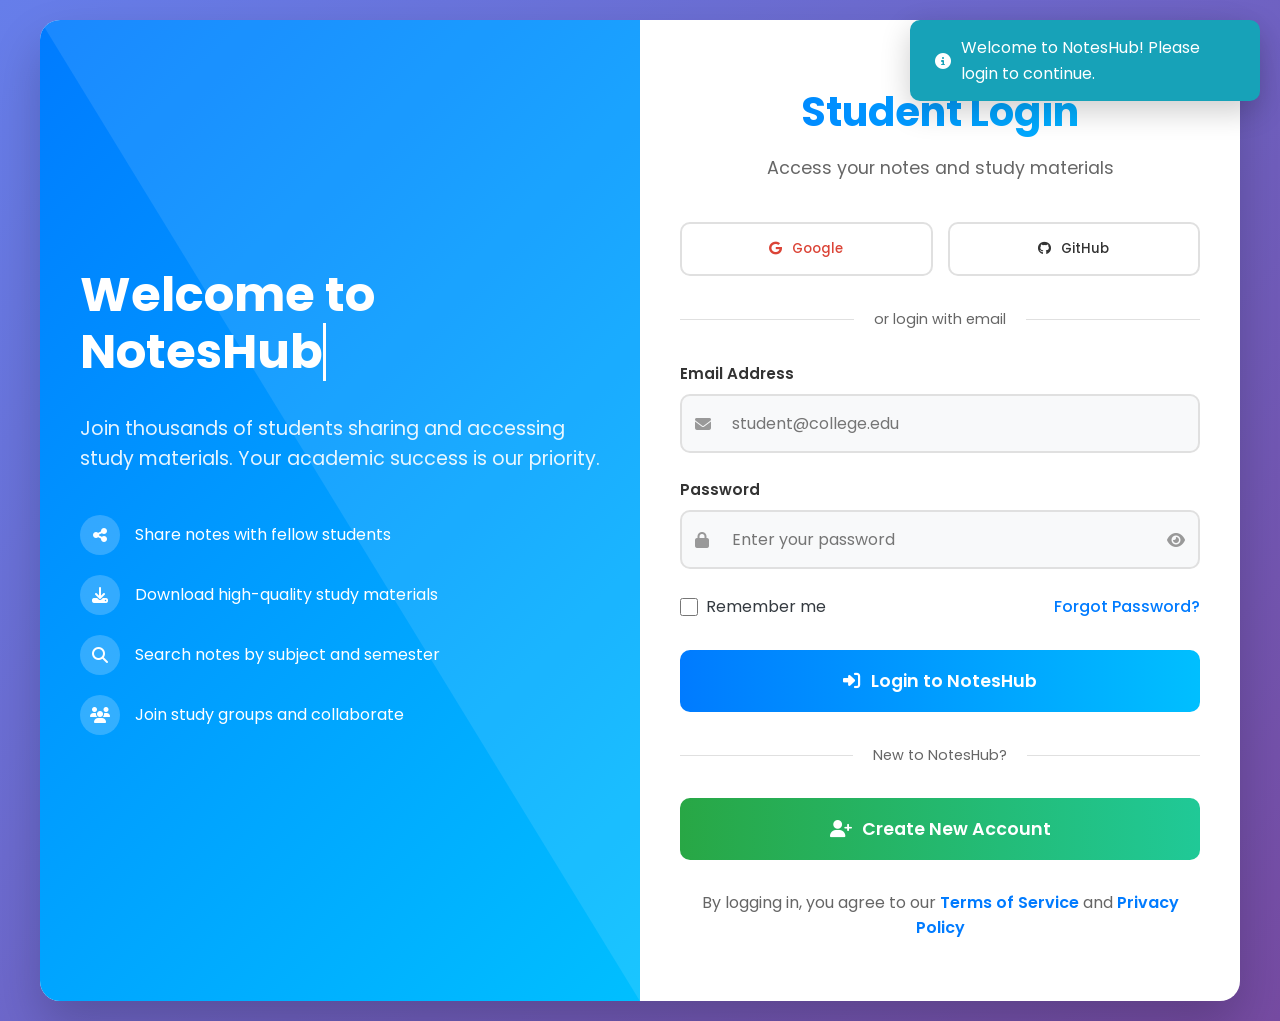
==== commit 73166e53: "Added chatbot" ====
--- a/login.html
+++ b/login.html
@@ -1,1107 +1,1107 @@
-<!DOCTYPE html>
-<html lang="en">
-<head>
-    <meta charset="UTF-8">
-    <meta name="viewport" content="width=device-width, initial-scale=1.0">
-    <title>Login - NotesHub | Notes Sharing Platform</title>
-    <link rel="stylesheet" href="css/style.css">
-    <link rel="stylesheet" href="https://cdnjs.cloudflare.com/ajax/libs/font-awesome/6.4.0/css/all.min.css">
-    <link href="https://fonts.googleapis.com/css2?family=Poppins:wght@300;400;500;600;700&display=swap" rel="stylesheet">
-    <style>
-        /* ===== ANIMATIONS ===== */
-        @keyframes fadeIn {
-            from { opacity: 0; transform: translateY(30px); }
-            to { opacity: 1; transform: translateY(0); }
-        }
-        
-        @keyframes slideInLeft {
-            from { opacity: 0; transform: translateX(-50px); }
-            to { opacity: 1; transform: translateX(0); }
-        }
-        
-        @keyframes slideInRight {
-            from { opacity: 0; transform: translateX(50px); }
-            to { opacity: 1; transform: translateX(0); }
-        }
-        
-        @keyframes pulse {
-            0% { transform: scale(1); }
-            50% { transform: scale(1.05); }
-            100% { transform: scale(1); }
-        }
-        
-        @keyframes shake {
-            0%, 100% { transform: translateX(0); }
-            10%, 30%, 50%, 70%, 90% { transform: translateX(-5px); }
-            20%, 40%, 60%, 80% { transform: translateX(5px); }
-        }
-        
-        @keyframes float {
-            0%, 100% { transform: translateY(0); }
-            50% { transform: translateY(-10px); }
-        }
-        
-        @keyframes glow {
-            0%, 100% { box-shadow: 0 0 5px rgba(0, 123, 255, 0.5); }
-            50% { box-shadow: 0 0 20px rgba(0, 123, 255, 0.8); }
-        }
-        
-        @keyframes spin {
-            from { transform: rotate(0deg); }
-            to { transform: rotate(360deg); }
-        }
-        
-        @keyframes typewriter {
-            from { width: 0 }
-            to { width: 100% }
-        }
-        
-        @keyframes blinkCursor {
-            from, to { border-color: transparent }
-            50% { border-color: #007bff; }
-        }
-        
-        /* ===== LOGIN PAGE SPECIFIC STYLES ===== */
-        .login-page {
-            min-height: 100vh;
-            background: linear-gradient(135deg, #667eea 0%, #764ba2 100%);
-            display: flex;
-            align-items: center;
-            justify-content: center;
-            padding: 20px;
-            position: relative;
-            overflow: hidden;
-        }
-        
-        .login-container {
-            width: 100%;
-            max-width: 1200px;
-            display: flex;
-            background: white;
-            border-radius: 20px;
-            overflow: hidden;
-            box-shadow: 0 25px 50px rgba(0, 0, 0, 0.2);
-            animation: fadeIn 1s ease-out;
-            min-height: 600px;
-        }
-        
-        .login-left {
-            flex: 1;
-            background: linear-gradient(135deg, #007bff 0%, #00bfff 100%);
-            color: white;
-            padding: 60px 40px;
-            display: flex;
-            flex-direction: column;
-            justify-content: center;
-            position: relative;
-            overflow: hidden;
-        }
-        
-        .login-left::before {
-            content: '';
-            position: absolute;
-            top: 0;
-            left: 0;
-            width: 100%;
-            height: 100%;
-            background: url('data:image/svg+xml,<svg xmlns="http://www.w3.org/2000/svg" viewBox="0 0 100 100" preserveAspectRatio="none"><path d="M0,0 L100,0 L100,100 Z" fill="rgba(255,255,255,0.1)"/></svg>');
-            background-size: cover;
-        }
-        
-        .login-right {
-            flex: 1;
-            padding: 60px 40px;
-            display: flex;
-            flex-direction: column;
-            justify-content: center;
-        }
-        
-        .login-welcome {
-            animation: slideInLeft 1s ease-out 0.3s both;
-        }
-        
-        .login-welcome h1 {
-            font-size: 3rem;
-            margin-bottom: 20px;
-            font-weight: 700;
-            line-height: 1.2;
-        }
-        
-        .login-welcome p {
-            font-size: 1.2rem;
-            opacity: 0.9;
-            margin-bottom: 40px;
-            line-height: 1.6;
-        }
-        
-        .features-list {
-            list-style: none;
-            margin-top: 40px;
-        }
-        
-        .features-list li {
-            display: flex;
-            align-items: center;
-            gap: 15px;
-            margin-bottom: 20px;
-            font-size: 1rem;
-            animation: slideInLeft 1s ease-out;
-            animation-fill-mode: both;
-        }
-        
-        .features-list li:nth-child(1) { animation-delay: 0.5s; }
-        .features-list li:nth-child(2) { animation-delay: 0.7s; }
-        .features-list li:nth-child(3) { animation-delay: 0.9s; }
-        .features-list li:nth-child(4) { animation-delay: 1.1s; }
-        
-        .feature-icon {
-            width: 40px;
-            height: 40px;
-            background: rgba(255, 255, 255, 0.2);
-            border-radius: 50%;
-            display: flex;
-            align-items: center;
-            justify-content: center;
-            flex-shrink: 0;
-        }
-        
-        .login-form-container {
-            animation: slideInRight 1s ease-out 0.5s both;
-        }
-        
-        .login-title {
-            text-align: center;
-            margin-bottom: 40px;
-            color: #333;
-            position: relative;
-        }
-        
-        .login-title h2 {
-            font-size: 2.5rem;
-            font-weight: 700;
-            margin-bottom: 10px;
-            background: linear-gradient(90deg, #007bff, #00bfff);
-            -webkit-background-clip: text;
-            -webkit-text-fill-color: transparent;
-            background-clip: text;
-        }
-        
-        .login-title p {
-            color: #666;
-            font-size: 1.1rem;
-        }
-        
-        .form-group {
-            margin-bottom: 25px;
-            position: relative;
-        }
-        
-        .form-label {
-            display: block;
-            margin-bottom: 8px;
-            font-weight: 600;
-            color: #333;
-            font-size: 0.95rem;
-            transition: color 0.3s;
-        }
-        
-        .input-with-icon {
-            position: relative;
-        }
-        
-        .input-icon {
-            position: absolute;
-            left: 15px;
-            top: 50%;
-            transform: translateY(-50%);
-            color: #999;
-            transition: color 0.3s;
-            z-index: 1;
-        }
-        
-        .form-control {
-            width: 100%;
-            padding: 15px 15px 15px 50px;
-            border: 2px solid #e0e0e0;
-            border-radius: 10px;
-            font-size: 1rem;
-            transition: all 0.3s;
-            background: #f8f9fa;
-            color: #333;
-        }
-        
-        .form-control:focus {
-            outline: none;
-            border-color: #007bff;
-            background: white;
-            box-shadow: 0 0 0 3px rgba(0, 123, 255, 0.1);
-        }
-        
-        .form-control:focus + .input-icon {
-            color: #007bff;
-        }
-        
-        .password-toggle {
-            position: absolute;
-            right: 15px;
-            top: 50%;
-            transform: translateY(-50%);
-            background: none;
-            border: none;
-            color: #999;
-            cursor: pointer;
-            font-size: 1rem;
-            transition: color 0.3s;
-        }
-        
-        .password-toggle:hover {
-            color: #007bff;
-        }
-        
-        .form-options {
-            display: flex;
-            justify-content: space-between;
-            align-items: center;
-            margin-bottom: 30px;
-            flex-wrap: wrap;
-            gap: 15px;
-        }
-        
-        .remember-me {
-            display: flex;
-            align-items: center;
-            gap: 8px;
-            cursor: pointer;
-        }
-        
-        .remember-me input[type="checkbox"] {
-            width: 18px;
-            height: 18px;
-            accent-color: #007bff;
-            cursor: pointer;
-        }
-        
-        .forgot-password {
-            color: #007bff;
-            text-decoration: none;
-            font-weight: 500;
-            transition: color 0.3s;
-        }
-        
-        .forgot-password:hover {
-            color: #0056b3;
-            text-decoration: underline;
-        }
-        
-        .login-btn {
-            width: 100%;
-            padding: 18px;
-            background: linear-gradient(90deg, #007bff, #00bfff);
-            color: white;
-            border: none;
-            border-radius: 10px;
-            font-size: 1.1rem;
-            font-weight: 600;
-            cursor: pointer;
-            transition: all 0.3s;
-            display: flex;
-            align-items: center;
-            justify-content: center;
-            gap: 10px;
-            margin-top: 10px;
-            position: relative;
-            overflow: hidden;
-        }
-        
-        .login-btn::before {
-            content: '';
-            position: absolute;
-            top: 0;
-            left: -100%;
-            width: 100%;
-            height: 100%;
-            background: linear-gradient(90deg, transparent, rgba(255, 255, 255, 0.2), transparent);
-            transition: left 0.5s;
-        }
-        
-        .login-btn:hover::before {
-            left: 100%;
-        }
-        
-        .login-btn:hover {
-            transform: translateY(-3px);
-            box-shadow: 0 10px 20px rgba(0, 123, 255, 0.2);
-        }
-        
-        .login-btn:active {
-            transform: translateY(-1px);
-        }
-        
-        .login-btn.loading {
-            background: #6c757d;
-            cursor: not-allowed;
-        }
-        
-        .login-btn.loading::before {
-            display: none;
-        }
-        
-        .login-divider {
-            text-align: center;
-            margin: 30px 0;
-            position: relative;
-        }
-        
-        .login-divider::before {
-            content: '';
-            position: absolute;
-            top: 50%;
-            left: 0;
-            right: 0;
-            height: 1px;
-            background: #e0e0e0;
-        }
-        
-        .login-divider span {
-            background: white;
-            padding: 0 20px;
-            color: #666;
-            font-size: 0.9rem;
-            position: relative;
-            z-index: 1;
-        }
-        
-        .social-login {
-            display: flex;
-            gap: 15px;
-            margin-bottom: 30px;
-        }
-        
-        .social-btn {
-            flex: 1;
-            padding: 15px;
-            border: 2px solid #e0e0e0;
-            border-radius: 10px;
-            background: white;
-            cursor: pointer;
-            transition: all 0.3s;
-            display: flex;
-            align-items: center;
-            justify-content: center;
-            gap: 10px;
-            font-weight: 500;
-            color: #333;
-        }
-        
-        .social-btn:hover {
-            border-color: #007bff;
-            transform: translateY(-2px);
-        }
-        
-        .social-btn.google { color: #DB4437; }
-        .social-btn.github { color: #333; }
-        
-        .signup-link {
-            text-align: center;
-            margin-top: 30px;
-            color: #666;
-        }
-        
-        .signup-link a {
-            color: #007bff;
-            text-decoration: none;
-            font-weight: 600;
-            transition: color 0.3s;
-        }
-        
-        .signup-link a:hover {
-            color: #0056b3;
-            text-decoration: underline;
-        }
-        
-        /* ===== TOAST NOTIFICATION ===== */
-        .toast {
-            position: fixed;
-            top: 20px;
-            right: 20px;
-            background: #28a745;
-            color: white;
-            padding: 15px 25px;
-            border-radius: 10px;
-            box-shadow: 0 10px 30px rgba(0, 0, 0, 0.2);
-            z-index: 10000;
-            transform: translateX(150%);
-            transition: transform 0.5s cubic-bezier(0.68, -0.55, 0.265, 1.55);
-            display: flex;
-            align-items: center;
-            gap: 10px;
-            max-width: 350px;
-        }
-        
-        .toast.show {
-            transform: translateX(0);
-        }
-        
-        .toast.error {
-            background: #dc3545;
-        }
-        
-        .toast.warning {
-            background: #ffc107;
-            color: #333;
-        }
-        
-        .toast.info {
-            background: #17a2b8;
-        }
-        
-        .toast.success {
-            background: #28a745;
-        }
-        
-        /* ===== LOADING SPINNER ===== */
-        .spinner {
-            display: inline-block;
-            width: 20px;
-            height: 20px;
-            border: 3px solid rgba(255, 255, 255, 0.3);
-            border-radius: 50%;
-            border-top-color: white;
-            animation: spin 1s linear infinite;
-        }
-        
-        /* ===== FLOATING PARTICLES ===== */
-        .floating-icons {
-            position: absolute;
-            width: 100%;
-            height: 100%;
-            top: 0;
-            left: 0;
-            pointer-events: none;
-            overflow: hidden;
-        }
-        
-        .floating-icon {
-            position: absolute;
-            font-size: 24px;
-            color: rgba(255, 255, 255, 0.2);
-            animation: float 6s ease-in-out infinite;
-        }
-        
-        /* ===== RESPONSIVE DESIGN ===== */
-        @media (max-width: 992px) {
-            .login-container {
-                flex-direction: column;
-                max-width: 500px;
-            }
-            
-            .login-left, .login-right {
-                padding: 40px 30px;
-            }
-            
-            .login-welcome h1 {
-                font-size: 2.5rem;
-            }
-        }
-        
-        @media (max-width: 576px) {
-            .login-page {
-                padding: 10px;
-            }
-            
-            .login-left, .login-right {
-                padding: 30px 20px;
-            }
-            
-            .login-welcome h1 {
-                font-size: 2rem;
-            }
-            
-            .social-login {
-                flex-direction: column;
-            }
-            
-            .form-options {
-                flex-direction: column;
-                align-items: flex-start;
-            }
-        }
-        
-        /* ===== DARK MODE STYLES ===== */
-        body.dark-mode .login-page {
-            background: linear-gradient(135deg, #1a1a2e 0%, #16213e 100%);
-        }
-        
-        body.dark-mode .login-container {
-            background: #1e1e1e;
-            color: #e0e0e0;
-        }
-        
-        body.dark-mode .login-right {
-            background: #1e1e1e;
-        }
-        
-        body.dark-mode .login-title h2 {
-            background: linear-gradient(90deg, #4dabf7, #339af0);
-            -webkit-background-clip: text;
-            -webkit-text-fill-color: transparent;
-        }
-        
-        body.dark-mode .login-title p {
-            color: #aaa;
-        }
-        
-        body.dark-mode .form-label {
-            color: #e0e0e0;
-        }
-        
-        body.dark-mode .form-control {
-            background: #2d2d2d;
-            border-color: #444;
-            color: #e0e0e0;
-        }
-        
-        body.dark-mode .form-control:focus {
-            background: #333;
-            border-color: #4dabf7;
-        }
-        
-        body.dark-mode .input-icon {
-            color: #777;
-        }
-        
-        body.dark-mode .form-control:focus + .input-icon {
-            color: #4dabf7;
-        }
-        
-        body.dark-mode .login-divider span {
-            background: #1e1e1e;
-            color: #aaa;
-        }
-        
-        body.dark-mode .social-btn {
-            background: #2d2d2d;
-            border-color: #444;
-            color: #e0e0e0;
-        }
-        
-        body.dark-mode .signup-link {
-            color: #aaa;
-        }
-        
-        body.dark-mode .forgot-password {
-            color: #4dabf7;
-        }
-        
-        body.dark-mode .forgot-password:hover {
-            color: #339af0;
-        }
-        
-        body.dark-mode .signup-link a {
-            color: #4dabf7;
-        }
-        
-        body.dark-mode .signup-link a:hover {
-            color: #339af0;
-        }
-    </style>
-</head>
-<body class="light-mode">
-
-<!-- Toast Notification -->
-<div class="toast" id="toast">
-    <i class="fas fa-check-circle"></i>
-    <span id="toast-message">Welcome to NotesHub!</span>
-</div>
-
-<!-- Login Page -->
-<div class="login-page">
-    <!-- Floating Icons -->
-    <div class="floating-icons">
-        <div class="floating-icon" style="top: 10%; left: 10%; animation-delay: 0s;"><i class="fas fa-book"></i></div>
-        <div class="floating-icon" style="top: 20%; right: 15%; animation-delay: 1s;"><i class="fas fa-graduation-cap"></i></div>
-        <div class="floating-icon" style="bottom: 30%; left: 15%; animation-delay: 2s;"><i class="fas fa-code"></i></div>
-        <div class="floating-icon" style="bottom: 20%; right: 10%; animation-delay: 3s;"><i class="fas fa-laptop"></i></div>
-        <div class="floating-icon" style="top: 40%; left: 20%; animation-delay: 4s;"><i class="fas fa-cloud-upload-alt"></i></div>
-        <div class="floating-icon" style="top: 60%; right: 20%; animation-delay: 5s;"><i class="fas fa-download"></i></div>
-    </div>
-    
-    <div class="login-container">
-        <!-- Left Side - Welcome -->
-        <div class="login-left">
-            <div class="login-welcome">
-                <h1>Welcome to <span style="display: inline-block;" class="typewriter-text">NotesHub</span></h1>
-                <p>Join thousands of students sharing and accessing study materials. Your academic success is our priority.</p>
-                
-                <ul class="features-list">
-                    <li>
-                        <div class="feature-icon">
-                            <i class="fas fa-share-alt"></i>
-                        </div>
-                        <span>Share notes with fellow students</span>
-                    </li>
-                    <li>
-                        <div class="feature-icon">
-                            <i class="fas fa-download"></i>
-                        </div>
-                        <span>Download high-quality study materials</span>
-                    </li>
-                    <li>
-                        <div class="feature-icon">
-                            <i class="fas fa-search"></i>
-                        </div>
-                        <span>Search notes by subject and semester</span>
-                    </li>
-                    <li>
-                        <div class="feature-icon">
-                            <i class="fas fa-users"></i>
-                        </div>
-                        <span>Join study groups and collaborate</span>
-                    </li>
-                </ul>
-            </div>
-        </div>
-        
-        <!-- Right Side - Login Form -->
-        <div class="login-right">
-            <div class="login-form-container">
-                <div class="login-title">
-                    <h2>Student Login</h2>
-                    <p>Access your notes and study materials</p>
-                </div>
-                
-                <!-- Social Login -->
-                <div class="social-login">
-                    <button class="social-btn google" onclick="socialLogin('google')">
-                        <i class="fab fa-google"></i>
-                        Google
-                    </button>
-                    <button class="social-btn github" onclick="socialLogin('github')">
-                        <i class="fab fa-github"></i>
-                        GitHub
-                    </button>
-                </div>
-                
-                <div class="login-divider">
-                    <span>or login with email</span>
-                </div>
-                
-                <!-- Login Form -->
-                <form id="loginForm" onsubmit="return handleLogin(event)">
-                    <div class="form-group">
-                        <label for="email" class="form-label">Email Address</label>
-                        <div class="input-with-icon">
-                            <i class="fas fa-envelope input-icon"></i>
-                            <input type="email" id="email" class="form-control" placeholder="student@college.edu" required>
-                        </div>
-                        <div class="form-error" id="email-error"></div>
-                    </div>
-                    
-                    <div class="form-group">
-                        <label for="password" class="form-label">Password</label>
-                        <div class="input-with-icon">
-                            <i class="fas fa-lock input-icon"></i>
-                            <input type="password" id="password" class="form-control" placeholder="Enter your password" required minlength="6">
-                            <button type="button" class="password-toggle" onclick="togglePassword()">
-                                <i class="fas fa-eye"></i>
-                            </button>
-                        </div>
-                        <div class="form-error" id="password-error"></div>
-                    </div>
-                    
-                    <div class="form-options">
-                        <label class="remember-me">
-                            <input type="checkbox" id="remember">
-                            <span>Remember me</span>
-                        </label>
-                        <a href="forgot-password.html" class="forgot-password">Forgot Password?</a>
-                    </div>
-                    
-                    <button type="submit" class="login-btn" id="loginButton">
-                        <i class="fas fa-sign-in-alt"></i>
-                        <span>Login to NotesHub</span>
-                    </button>
-                </form>
-                
-                <div class="login-divider">
-                    <span>New to NotesHub?</span>
-                </div>
-                
-                <button class="login-btn" style="background: linear-gradient(90deg, #28a745, #20c997);" onclick="showSignupForm()">
-                    <i class="fas fa-user-plus"></i>
-                    <span>Create New Account</span>
-                </button>
-                
-                <div class="signup-link">
-                    <p>By logging in, you agree to our <a href="terms.html">Terms of Service</a> and <a href="privacy.html">Privacy Policy</a></p>
-                </div>
-            </div>
-        </div>
-    </div>
-</div>
-
-<!-- Enhanced JavaScript with Animations -->
-<script>
-// ===== TOAST NOTIFICATION =====
-function showToast(message, type = 'info') {
-    const toast = document.getElementById('toast');
-    const toastMessage = document.getElementById('toast-message');
-    const icon = toast.querySelector('i');
-    
-    // Set icon based on type
-    switch(type) {
-        case 'success':
-            icon.className = 'fas fa-check-circle';
-            break;
-        case 'error':
-            icon.className = 'fas fa-exclamation-circle';
-            break;
-        case 'warning':
-            icon.className = 'fas fa-exclamation-triangle';
-            break;
-        case 'info':
-            icon.className = 'fas fa-info-circle';
-            break;
-    }
-    
-    toastMessage.textContent = message;
-    toast.className = 'toast';
-    toast.classList.add(type, 'show');
-    
-    // Add entrance animation
-    toast.style.animation = 'fadeIn 0.5s ease-out';
-    
-    // Auto hide after 4 seconds
-    setTimeout(() => {
-        toast.classList.remove('show');
-    }, 4000);
-}
-
-// ===== TYPEWRITER EFFECT =====
-function initTypewriter() {
-    const text = document.querySelector('.typewriter-text');
-    const originalText = text.textContent;
-    text.textContent = '';
-    text.style.borderRight = '3px solid white';
-    text.style.whiteSpace = 'nowrap';
-    text.style.overflow = 'hidden';
-    
-    let i = 0;
-    const typeWriter = () => {
-        if (i < originalText.length) {
-            text.textContent += originalText.charAt(i);
-            i++;
-            setTimeout(typeWriter, 100);
-        } else {
-            // Blinking cursor effect
-            setInterval(() => {
-                text.style.borderRight = text.style.borderRight === '3px solid transparent' ? '3px solid white' : '3px solid transparent';
-            }, 500);
-        }
-    };
-    
-    setTimeout(typeWriter, 1000);
-}
-
-// ===== PASSWORD TOGGLE =====
-function togglePassword() {
-    const passwordInput = document.getElementById('password');
-    const toggleButton = document.querySelector('.password-toggle i');
-    
-    if (passwordInput.type === 'password') {
-        passwordInput.type = 'text';
-        toggleButton.className = 'fas fa-eye-slash';
-        toggleButton.parentElement.style.color = '#007bff';
-    } else {
-        passwordInput.type = 'password';
-        toggleButton.className = 'fas fa-eye';
-        toggleButton.parentElement.style.color = '#999';
-    }
-}
-
-// ===== FORM VALIDATION =====
-function validateEmail(email) {
-    const re = /^[^\s@]+@[^\s@]+\.[^\s@]+$/;
-    return re.test(email);
-}
-
-function validatePassword(password) {
-    return password.length >= 6;
-}
-
-// ===== ANIMATED LOGIN =====
-function handleLogin(event) {
-    event.preventDefault();
-    
-    const email = document.getElementById('email').value.trim();
-    const password = document.getElementById('password').value;
-    const loginBtn = document.getElementById('loginButton');
-    const originalContent = loginBtn.innerHTML;
-    
-    // Clear previous errors
-    document.getElementById('email-error').textContent = '';
-    document.getElementById('password-error').textContent = '';
-    
-    // Validation
-    let isValid = true;
-    
-    if (!email) {
-        document.getElementById('email-error').textContent = 'Email is required';
-        document.getElementById('email').style.borderColor = '#dc3545';
-        document.getElementById('email').style.animation = 'shake 0.5s';
-        isValid = false;
-    } else if (!validateEmail(email)) {
-        document.getElementById('email-error').textContent = 'Please enter a valid email';
-        document.getElementById('email').style.borderColor = '#dc3545';
-        document.getElementById('email').style.animation = 'shake 0.5s';
-        isValid = false;
-    }
-    
-    if (!password) {
-        document.getElementById('password-error').textContent = 'Password is required';
-        document.getElementById('password').style.borderColor = '#dc3545';
-        document.getElementById('password').style.animation = 'shake 0.5s';
-        isValid = false;
-    } else if (!validatePassword(password)) {
-        document.getElementById('password-error').textContent = 'Password must be at least 6 characters';
-        document.getElementById('password').style.borderColor = '#dc3545';
-        document.getElementById('password').style.animation = 'shake 0.5s';
-        isValid = false;
-    }
-    
-    if (!isValid) {
-        setTimeout(() => {
-            document.getElementById('email').style.animation = '';
-            document.getElementById('password').style.animation = '';
-        }, 500);
-        return false;
-    }
-    
-    // Reset border colors
-    document.getElementById('email').style.borderColor = '#e0e0e0';
-    document.getElementById('password').style.borderColor = '#e0e0e0';
-    
-    // Show loading state
-    loginBtn.innerHTML = '<div class="spinner"></div> Logging in...';
-    loginBtn.classList.add('loading');
-    loginBtn.disabled = true;
-    
-    // Simulate API call
-    setTimeout(() => {
-        // Demo login logic
-        if (email === 'demo@college.edu' && password === 'demo123') {
-            showToast('Login successful! Redirecting...', 'success');
-            
-            // Save to localStorage
-            const user = {
-                email: email,
-                name: email.split('@')[0],
-                loginTime: new Date().toISOString()
-            };
-            localStorage.setItem('notesHubUser', JSON.stringify(user));
-            localStorage.setItem('isLoggedIn', 'true');
-            
-            // Redirect after animation
-            setTimeout(() => {
-                window.location.href = 'index.html';
-            }, 1500);
-        } else if (email.includes('@college.edu')) {
-            showToast('College student login successful!', 'success');
-            
-            const user = {
-                email: email,
-                name: email.split('@')[0],
-                loginTime: new Date().toISOString()
-            };
-            localStorage.setItem('notesHubUser', JSON.stringify(user));
-            localStorage.setItem('isLoggedIn', 'true');
-            
-            setTimeout(() => {
-                window.location.href = 'index.html';
-            }, 1500);
-        } else {
-            showToast('Invalid credentials. Try: demo@college.edu / demo123', 'error');
-            
-            // Shake animation for error
-            loginBtn.style.animation = 'shake 0.5s';
-            setTimeout(() => {
-                loginBtn.style.animation = '';
-            }, 500);
-            
-            // Reset button
-            loginBtn.innerHTML = originalContent;
-            loginBtn.classList.remove('loading');
-            loginBtn.disabled = false;
-        }
-    }, 2000);
-    
-    return false;
-}
-
-// ===== SOCIAL LOGIN =====
-function socialLogin(provider) {
-    const btn = event.target.closest('button');
-    const originalContent = btn.innerHTML;
-    
-    btn.innerHTML = `<div class="spinner" style="border-top-color: ${provider === 'google' ? '#DB4437' : '#333'};"></div> Connecting...`;
-    btn.disabled = true;
-    
-    showToast(`Connecting with ${provider === 'google' ? 'Google' : 'GitHub'}...`, 'info');
-    
-    setTimeout(() => {
-        if (provider === 'google') {
-            showToast('Google login simulated successfully!', 'success');
-        } else {
-            showToast('GitHub login simulated successfully!', 'success');
-        }
-        
-        // Save demo user
-        const user = {
-            email: `user@${provider}.com`,
-            name: `${provider} User`,
-            provider: provider,
-            loginTime: new Date().toISOString()
-        };
-        localStorage.setItem('notesHubUser', JSON.stringify(user));
-        localStorage.setItem('isLoggedIn', 'true');
-        
-        // Redirect
-        setTimeout(() => {
-            window.location.href = 'index.html';
-        }, 1500);
-        
-        btn.innerHTML = originalContent;
-        btn.disabled = false;
-    }, 2000);
-}
-
-// ===== SIGNUP FORM =====
-function showSignupForm() {
-    showToast('Signup feature would open in a modal', 'info');
-    
-    // In a real app, this would open a signup modal
-    // For now, redirect to a signup page
-    setTimeout(() => {
-        window.location.href = 'signup.html';
-    }, 1000);
-}
-
-// ===== DARK MODE =====
-function toggleDark() {
-    const body = document.body;
-    const isDark = body.classList.toggle('dark-mode');
-    body.classList.toggle('light-mode', !isDark);
-    
-    localStorage.setItem('darkMode', isDark);
-    
-    const darkBtn = document.querySelector('.dark-mode-toggle');
-    if (darkBtn) {
-        const icon = darkBtn.querySelector('i');
-        const text = darkBtn.querySelector('span');
-        if (icon) {
-            icon.className = isDark ? 'fas fa-sun' : 'fas fa-moon';
-            icon.style.animation = 'spin 0.5s linear';
-            setTimeout(() => icon.style.animation = '', 500);
-        }
-        if (text) text.textContent = isDark ? 'Light Mode' : 'Dark Mode';
-    }
-    
-    showToast(isDark ? '🌙 Dark Mode Activated' : '☀️ Light Mode Activated', 'info');
-}
-
-// ===== INITIALIZE =====
-document.addEventListener('DOMContentLoaded', function() {
-    // Initialize dark mode
-    const savedMode = localStorage.getItem('darkMode');
-    if (savedMode === 'true') {
-        document.body.classList.add('dark-mode');
-        document.body.classList.remove('light-mode');
-    }
-    
-    // Initialize typewriter
-    initTypewriter();
-    
-    // Check if user is already logged in
-    const isLoggedIn = localStorage.getItem('isLoggedIn');
-    if (isLoggedIn === 'true') {
-        showToast('You are already logged in. Redirecting...', 'info');
-        setTimeout(() => {
-            window.location.href = 'index.html';
-        }, 2000);
-    }
-    
-    // Add input focus effects
-    const inputs = document.querySelectorAll('.form-control');
-    inputs.forEach(input => {
-        input.addEventListener('focus', function() {
-            this.parentElement.querySelector('.input-icon').style.color = '#007bff';
-            this.style.animation = 'pulse 0.3s';
-        });
-        
-        input.addEventListener('blur', function() {
-            this.style.animation = '';
-        });
-        
-        // Real-time validation
-        if (input.id === 'email') {
-            input.addEventListener('input', function() {
-                if (this.value && !validateEmail(this.value)) {
-                    this.style.borderColor = '#ffc107';
-                } else if (this.value) {
-                    this.style.borderColor = '#28a745';
-                } else {
-                    this.style.borderColor = '#e0e0e0';
-                }
-            });
-        }
-        
-        if (input.id === 'password') {
-            input.addEventListener('input', function() {
-                if (this.value.length > 0 && this.value.length < 6) {
-                    this.style.borderColor = '#ffc107';
-                } else if (this.value.length >= 6) {
-                    this.style.borderColor = '#28a745';
-                } else {
-                    this.style.borderColor = '#e0e0e0';
-                }
-            });
-        }
-    });
-    
-    // Make functions global
-    window.toggleDark = toggleDark;
-    window.togglePassword = togglePassword;
-    window.socialLogin = socialLogin;
-    window.showSignupForm = showSignupForm;
-    
-    // Show welcome toast
-    setTimeout(() => {
-        showToast('Welcome to NotesHub! Please login to continue.', 'info');
-    }, 1000);
-});
-
-// ===== KEYBOARD SHORTCUTS =====
-document.addEventListener('keydown', function(e) {
-    // Ctrl/Cmd + Enter to submit form
-    if ((e.ctrlKey || e.metaKey) && e.key === 'Enter') {
-        const loginForm = document.getElementById('loginForm');
-        if (loginForm) {
-            handleLogin(new Event('submit'));
-        }
-    }
-    
-    // Escape to clear form
-    if (e.key === 'Escape') {
-        document.getElementById('email').value = '';
-        document.getElementById('password').value = '';
-        showToast('Form cleared', 'info');
-    }
-    
-    // Alt+D for dark mode
-    if (e.altKey && e.key === 'd') {
-        toggleDark();
-    }
-});
-</script>
-</body>
+<!DOCTYPE html>
+<html lang="en">
+<head>
+    <meta charset="UTF-8">
+    <meta name="viewport" content="width=device-width, initial-scale=1.0">
+    <title>Login - NotesHub | Notes Sharing Platform</title>
+    <link rel="stylesheet" href="css/style.css">
+    <link rel="stylesheet" href="https://cdnjs.cloudflare.com/ajax/libs/font-awesome/6.4.0/css/all.min.css">
+    <link href="https://fonts.googleapis.com/css2?family=Poppins:wght@300;400;500;600;700&display=swap" rel="stylesheet">
+    <style>
+        /* ===== ANIMATIONS ===== */
+        @keyframes fadeIn {
+            from { opacity: 0; transform: translateY(30px); }
+            to { opacity: 1; transform: translateY(0); }
+        }
+        
+        @keyframes slideInLeft {
+            from { opacity: 0; transform: translateX(-50px); }
+            to { opacity: 1; transform: translateX(0); }
+        }
+        
+        @keyframes slideInRight {
+            from { opacity: 0; transform: translateX(50px); }
+            to { opacity: 1; transform: translateX(0); }
+        }
+        
+        @keyframes pulse {
+            0% { transform: scale(1); }
+            50% { transform: scale(1.05); }
+            100% { transform: scale(1); }
+        }
+        
+        @keyframes shake {
+            0%, 100% { transform: translateX(0); }
+            10%, 30%, 50%, 70%, 90% { transform: translateX(-5px); }
+            20%, 40%, 60%, 80% { transform: translateX(5px); }
+        }
+        
+        @keyframes float {
+            0%, 100% { transform: translateY(0); }
+            50% { transform: translateY(-10px); }
+        }
+        
+        @keyframes glow {
+            0%, 100% { box-shadow: 0 0 5px rgba(0, 123, 255, 0.5); }
+            50% { box-shadow: 0 0 20px rgba(0, 123, 255, 0.8); }
+        }
+        
+        @keyframes spin {
+            from { transform: rotate(0deg); }
+            to { transform: rotate(360deg); }
+        }
+        
+        @keyframes typewriter {
+            from { width: 0 }
+            to { width: 100% }
+        }
+        
+        @keyframes blinkCursor {
+            from, to { border-color: transparent }
+            50% { border-color: #007bff; }
+        }
+        
+        /* ===== LOGIN PAGE SPECIFIC STYLES ===== */
+        .login-page {
+            min-height: 100vh;
+            background: linear-gradient(135deg, #667eea 0%, #764ba2 100%);
+            display: flex;
+            align-items: center;
+            justify-content: center;
+            padding: 20px;
+            position: relative;
+            overflow: hidden;
+        }
+        
+        .login-container {
+            width: 100%;
+            max-width: 1200px;
+            display: flex;
+            background: white;
+            border-radius: 20px;
+            overflow: hidden;
+            box-shadow: 0 25px 50px rgba(0, 0, 0, 0.2);
+            animation: fadeIn 1s ease-out;
+            min-height: 600px;
+        }
+        
+        .login-left {
+            flex: 1;
+            background: linear-gradient(135deg, #007bff 0%, #00bfff 100%);
+            color: white;
+            padding: 60px 40px;
+            display: flex;
+            flex-direction: column;
+            justify-content: center;
+            position: relative;
+            overflow: hidden;
+        }
+        
+        .login-left::before {
+            content: '';
+            position: absolute;
+            top: 0;
+            left: 0;
+            width: 100%;
+            height: 100%;
+            background: url('data:image/svg+xml,<svg xmlns="http://www.w3.org/2000/svg" viewBox="0 0 100 100" preserveAspectRatio="none"><path d="M0,0 L100,0 L100,100 Z" fill="rgba(255,255,255,0.1)"/></svg>');
+            background-size: cover;
+        }
+        
+        .login-right {
+            flex: 1;
+            padding: 60px 40px;
+            display: flex;
+            flex-direction: column;
+            justify-content: center;
+        }
+        
+        .login-welcome {
+            animation: slideInLeft 1s ease-out 0.3s both;
+        }
+        
+        .login-welcome h1 {
+            font-size: 3rem;
+            margin-bottom: 20px;
+            font-weight: 700;
+            line-height: 1.2;
+        }
+        
+        .login-welcome p {
+            font-size: 1.2rem;
+            opacity: 0.9;
+            margin-bottom: 40px;
+            line-height: 1.6;
+        }
+        
+        .features-list {
+            list-style: none;
+            margin-top: 40px;
+        }
+        
+        .features-list li {
+            display: flex;
+            align-items: center;
+            gap: 15px;
+            margin-bottom: 20px;
+            font-size: 1rem;
+            animation: slideInLeft 1s ease-out;
+            animation-fill-mode: both;
+        }
+        
+        .features-list li:nth-child(1) { animation-delay: 0.5s; }
+        .features-list li:nth-child(2) { animation-delay: 0.7s; }
+        .features-list li:nth-child(3) { animation-delay: 0.9s; }
+        .features-list li:nth-child(4) { animation-delay: 1.1s; }
+        
+        .feature-icon {
+            width: 40px;
+            height: 40px;
+            background: rgba(255, 255, 255, 0.2);
+            border-radius: 50%;
+            display: flex;
+            align-items: center;
+            justify-content: center;
+            flex-shrink: 0;
+        }
+        
+        .login-form-container {
+            animation: slideInRight 1s ease-out 0.5s both;
+        }
+        
+        .login-title {
+            text-align: center;
+            margin-bottom: 40px;
+            color: #333;
+            position: relative;
+        }
+        
+        .login-title h2 {
+            font-size: 2.5rem;
+            font-weight: 700;
+            margin-bottom: 10px;
+            background: linear-gradient(90deg, #007bff, #00bfff);
+            -webkit-background-clip: text;
+            -webkit-text-fill-color: transparent;
+            background-clip: text;
+        }
+        
+        .login-title p {
+            color: #666;
+            font-size: 1.1rem;
+        }
+        
+        .form-group {
+            margin-bottom: 25px;
+            position: relative;
+        }
+        
+        .form-label {
+            display: block;
+            margin-bottom: 8px;
+            font-weight: 600;
+            color: #333;
+            font-size: 0.95rem;
+            transition: color 0.3s;
+        }
+        
+        .input-with-icon {
+            position: relative;
+        }
+        
+        .input-icon {
+            position: absolute;
+            left: 15px;
+            top: 50%;
+            transform: translateY(-50%);
+            color: #999;
+            transition: color 0.3s;
+            z-index: 1;
+        }
+        
+        .form-control {
+            width: 100%;
+            padding: 15px 15px 15px 50px;
+            border: 2px solid #e0e0e0;
+            border-radius: 10px;
+            font-size: 1rem;
+            transition: all 0.3s;
+            background: #f8f9fa;
+            color: #333;
+        }
+        
+        .form-control:focus {
+            outline: none;
+            border-color: #007bff;
+            background: white;
+            box-shadow: 0 0 0 3px rgba(0, 123, 255, 0.1);
+        }
+        
+        .form-control:focus + .input-icon {
+            color: #007bff;
+        }
+        
+        .password-toggle {
+            position: absolute;
+            right: 15px;
+            top: 50%;
+            transform: translateY(-50%);
+            background: none;
+            border: none;
+            color: #999;
+            cursor: pointer;
+            font-size: 1rem;
+            transition: color 0.3s;
+        }
+        
+        .password-toggle:hover {
+            color: #007bff;
+        }
+        
+        .form-options {
+            display: flex;
+            justify-content: space-between;
+            align-items: center;
+            margin-bottom: 30px;
+            flex-wrap: wrap;
+            gap: 15px;
+        }
+        
+        .remember-me {
+            display: flex;
+            align-items: center;
+            gap: 8px;
+            cursor: pointer;
+        }
+        
+        .remember-me input[type="checkbox"] {
+            width: 18px;
+            height: 18px;
+            accent-color: #007bff;
+            cursor: pointer;
+        }
+        
+        .forgot-password {
+            color: #007bff;
+            text-decoration: none;
+            font-weight: 500;
+            transition: color 0.3s;
+        }
+        
+        .forgot-password:hover {
+            color: #0056b3;
+            text-decoration: underline;
+        }
+        
+        .login-btn {
+            width: 100%;
+            padding: 18px;
+            background: linear-gradient(90deg, #007bff, #00bfff);
+            color: white;
+            border: none;
+            border-radius: 10px;
+            font-size: 1.1rem;
+            font-weight: 600;
+            cursor: pointer;
+            transition: all 0.3s;
+            display: flex;
+            align-items: center;
+            justify-content: center;
+            gap: 10px;
+            margin-top: 10px;
+            position: relative;
+            overflow: hidden;
+        }
+        
+        .login-btn::before {
+            content: '';
+            position: absolute;
+            top: 0;
+            left: -100%;
+            width: 100%;
+            height: 100%;
+            background: linear-gradient(90deg, transparent, rgba(255, 255, 255, 0.2), transparent);
+            transition: left 0.5s;
+        }
+        
+        .login-btn:hover::before {
+            left: 100%;
+        }
+        
+        .login-btn:hover {
+            transform: translateY(-3px);
+            box-shadow: 0 10px 20px rgba(0, 123, 255, 0.2);
+        }
+        
+        .login-btn:active {
+            transform: translateY(-1px);
+        }
+        
+        .login-btn.loading {
+            background: #6c757d;
+            cursor: not-allowed;
+        }
+        
+        .login-btn.loading::before {
+            display: none;
+        }
+        
+        .login-divider {
+            text-align: center;
+            margin: 30px 0;
+            position: relative;
+        }
+        
+        .login-divider::before {
+            content: '';
+            position: absolute;
+            top: 50%;
+            left: 0;
+            right: 0;
+            height: 1px;
+            background: #e0e0e0;
+        }
+        
+        .login-divider span {
+            background: white;
+            padding: 0 20px;
+            color: #666;
+            font-size: 0.9rem;
+            position: relative;
+            z-index: 1;
+        }
+        
+        .social-login {
+            display: flex;
+            gap: 15px;
+            margin-bottom: 30px;
+        }
+        
+        .social-btn {
+            flex: 1;
+            padding: 15px;
+            border: 2px solid #e0e0e0;
+            border-radius: 10px;
+            background: white;
+            cursor: pointer;
+            transition: all 0.3s;
+            display: flex;
+            align-items: center;
+            justify-content: center;
+            gap: 10px;
+            font-weight: 500;
+            color: #333;
+        }
+        
+        .social-btn:hover {
+            border-color: #007bff;
+            transform: translateY(-2px);
+        }
+        
+        .social-btn.google { color: #DB4437; }
+        .social-btn.github { color: #333; }
+        
+        .signup-link {
+            text-align: center;
+            margin-top: 30px;
+            color: #666;
+        }
+        
+        .signup-link a {
+            color: #007bff;
+            text-decoration: none;
+            font-weight: 600;
+            transition: color 0.3s;
+        }
+        
+        .signup-link a:hover {
+            color: #0056b3;
+            text-decoration: underline;
+        }
+        
+        /* ===== TOAST NOTIFICATION ===== */
+        .toast {
+            position: fixed;
+            top: 20px;
+            right: 20px;
+            background: #28a745;
+            color: white;
+            padding: 15px 25px;
+            border-radius: 10px;
+            box-shadow: 0 10px 30px rgba(0, 0, 0, 0.2);
+            z-index: 10000;
+            transform: translateX(150%);
+            transition: transform 0.5s cubic-bezier(0.68, -0.55, 0.265, 1.55);
+            display: flex;
+            align-items: center;
+            gap: 10px;
+            max-width: 350px;
+        }
+        
+        .toast.show {
+            transform: translateX(0);
+        }
+        
+        .toast.error {
+            background: #dc3545;
+        }
+        
+        .toast.warning {
+            background: #ffc107;
+            color: #333;
+        }
+        
+        .toast.info {
+            background: #17a2b8;
+        }
+        
+        .toast.success {
+            background: #28a745;
+        }
+        
+        /* ===== LOADING SPINNER ===== */
+        .spinner {
+            display: inline-block;
+            width: 20px;
+            height: 20px;
+            border: 3px solid rgba(255, 255, 255, 0.3);
+            border-radius: 50%;
+            border-top-color: white;
+            animation: spin 1s linear infinite;
+        }
+        
+        /* ===== FLOATING PARTICLES ===== */
+        .floating-icons {
+            position: absolute;
+            width: 100%;
+            height: 100%;
+            top: 0;
+            left: 0;
+            pointer-events: none;
+            overflow: hidden;
+        }
+        
+        .floating-icon {
+            position: absolute;
+            font-size: 24px;
+            color: rgba(255, 255, 255, 0.2);
+            animation: float 6s ease-in-out infinite;
+        }
+        
+        /* ===== RESPONSIVE DESIGN ===== */
+        @media (max-width: 992px) {
+            .login-container {
+                flex-direction: column;
+                max-width: 500px;
+            }
+            
+            .login-left, .login-right {
+                padding: 40px 30px;
+            }
+            
+            .login-welcome h1 {
+                font-size: 2.5rem;
+            }
+        }
+        
+        @media (max-width: 576px) {
+            .login-page {
+                padding: 10px;
+            }
+            
+            .login-left, .login-right {
+                padding: 30px 20px;
+            }
+            
+            .login-welcome h1 {
+                font-size: 2rem;
+            }
+            
+            .social-login {
+                flex-direction: column;
+            }
+            
+            .form-options {
+                flex-direction: column;
+                align-items: flex-start;
+            }
+        }
+        
+        /* ===== DARK MODE STYLES ===== */
+        body.dark-mode .login-page {
+            background: linear-gradient(135deg, #1a1a2e 0%, #16213e 100%);
+        }
+        
+        body.dark-mode .login-container {
+            background: #1e1e1e;
+            color: #e0e0e0;
+        }
+        
+        body.dark-mode .login-right {
+            background: #1e1e1e;
+        }
+        
+        body.dark-mode .login-title h2 {
+            background: linear-gradient(90deg, #4dabf7, #339af0);
+            -webkit-background-clip: text;
+            -webkit-text-fill-color: transparent;
+        }
+        
+        body.dark-mode .login-title p {
+            color: #aaa;
+        }
+        
+        body.dark-mode .form-label {
+            color: #e0e0e0;
+        }
+        
+        body.dark-mode .form-control {
+            background: #2d2d2d;
+            border-color: #444;
+            color: #e0e0e0;
+        }
+        
+        body.dark-mode .form-control:focus {
+            background: #333;
+            border-color: #4dabf7;
+        }
+        
+        body.dark-mode .input-icon {
+            color: #777;
+        }
+        
+        body.dark-mode .form-control:focus + .input-icon {
+            color: #4dabf7;
+        }
+        
+        body.dark-mode .login-divider span {
+            background: #1e1e1e;
+            color: #aaa;
+        }
+        
+        body.dark-mode .social-btn {
+            background: #2d2d2d;
+            border-color: #444;
+            color: #e0e0e0;
+        }
+        
+        body.dark-mode .signup-link {
+            color: #aaa;
+        }
+        
+        body.dark-mode .forgot-password {
+            color: #4dabf7;
+        }
+        
+        body.dark-mode .forgot-password:hover {
+            color: #339af0;
+        }
+        
+        body.dark-mode .signup-link a {
+            color: #4dabf7;
+        }
+        
+        body.dark-mode .signup-link a:hover {
+            color: #339af0;
+        }
+    </style>
+</head>
+<body class="light-mode">
+
+<!-- Toast Notification -->
+<div class="toast" id="toast">
+    <i class="fas fa-check-circle"></i>
+    <span id="toast-message">Welcome to NotesHub!</span>
+</div>
+
+<!-- Login Page -->
+<div class="login-page">
+    <!-- Floating Icons -->
+    <div class="floating-icons">
+        <div class="floating-icon" style="top: 10%; left: 10%; animation-delay: 0s;"><i class="fas fa-book"></i></div>
+        <div class="floating-icon" style="top: 20%; right: 15%; animation-delay: 1s;"><i class="fas fa-graduation-cap"></i></div>
+        <div class="floating-icon" style="bottom: 30%; left: 15%; animation-delay: 2s;"><i class="fas fa-code"></i></div>
+        <div class="floating-icon" style="bottom: 20%; right: 10%; animation-delay: 3s;"><i class="fas fa-laptop"></i></div>
+        <div class="floating-icon" style="top: 40%; left: 20%; animation-delay: 4s;"><i class="fas fa-cloud-upload-alt"></i></div>
+        <div class="floating-icon" style="top: 60%; right: 20%; animation-delay: 5s;"><i class="fas fa-download"></i></div>
+    </div>
+    
+    <div class="login-container">
+        <!-- Left Side - Welcome -->
+        <div class="login-left">
+            <div class="login-welcome">
+                <h1>Welcome to <span style="display: inline-block;" class="typewriter-text">NotesHub</span></h1>
+                <p>Join thousands of students sharing and accessing study materials. Your academic success is our priority.</p>
+                
+                <ul class="features-list">
+                    <li>
+                        <div class="feature-icon">
+                            <i class="fas fa-share-alt"></i>
+                        </div>
+                        <span>Share notes with fellow students</span>
+                    </li>
+                    <li>
+                        <div class="feature-icon">
+                            <i class="fas fa-download"></i>
+                        </div>
+                        <span>Download high-quality study materials</span>
+                    </li>
+                    <li>
+                        <div class="feature-icon">
+                            <i class="fas fa-search"></i>
+                        </div>
+                        <span>Search notes by subject and semester</span>
+                    </li>
+                    <li>
+                        <div class="feature-icon">
+                            <i class="fas fa-users"></i>
+                        </div>
+                        <span>Join study groups and collaborate</span>
+                    </li>
+                </ul>
+            </div>
+        </div>
+        
+        <!-- Right Side - Login Form -->
+        <div class="login-right">
+            <div class="login-form-container">
+                <div class="login-title">
+                    <h2>Student Login</h2>
+                    <p>Access your notes and study materials</p>
+                </div>
+                
+                <!-- Social Login -->
+                <div class="social-login">
+                    <button class="social-btn google" onclick="socialLogin('google')">
+                        <i class="fab fa-google"></i>
+                        Google
+                    </button>
+                    <button class="social-btn github" onclick="socialLogin('github')">
+                        <i class="fab fa-github"></i>
+                        GitHub
+                    </button>
+                </div>
+                
+                <div class="login-divider">
+                    <span>or login with email</span>
+                </div>
+                
+                <!-- Login Form -->
+                <form id="loginForm" onsubmit="return handleLogin(event)">
+                    <div class="form-group">
+                        <label for="email" class="form-label">Email Address</label>
+                        <div class="input-with-icon">
+                            <i class="fas fa-envelope input-icon"></i>
+                            <input type="email" id="email" class="form-control" placeholder="student@college.edu" required>
+                        </div>
+                        <div class="form-error" id="email-error"></div>
+                    </div>
+                    
+                    <div class="form-group">
+                        <label for="password" class="form-label">Password</label>
+                        <div class="input-with-icon">
+                            <i class="fas fa-lock input-icon"></i>
+                            <input type="password" id="password" class="form-control" placeholder="Enter your password" required minlength="6">
+                            <button type="button" class="password-toggle" onclick="togglePassword()">
+                                <i class="fas fa-eye"></i>
+                            </button>
+                        </div>
+                        <div class="form-error" id="password-error"></div>
+                    </div>
+                    
+                    <div class="form-options">
+                        <label class="remember-me">
+                            <input type="checkbox" id="remember">
+                            <span>Remember me</span>
+                        </label>
+                        <a href="forgot-password.html" class="forgot-password">Forgot Password?</a>
+                    </div>
+                    
+                    <button type="submit" class="login-btn" id="loginButton">
+                        <i class="fas fa-sign-in-alt"></i>
+                        <span>Login to NotesHub</span>
+                    </button>
+                </form>
+                
+                <div class="login-divider">
+                    <span>New to NotesHub?</span>
+                </div>
+                
+                <button class="login-btn" style="background: linear-gradient(90deg, #28a745, #20c997);" onclick="showSignupForm()">
+                    <i class="fas fa-user-plus"></i>
+                    <span>Create New Account</span>
+                </button>
+                
+                <div class="signup-link">
+                    <p>By logging in, you agree to our <a href="terms.html">Terms of Service</a> and <a href="privacy.html">Privacy Policy</a></p>
+                </div>
+            </div>
+        </div>
+    </div>
+</div>
+
+<!-- Enhanced JavaScript with Animations -->
+<script>
+// ===== TOAST NOTIFICATION =====
+function showToast(message, type = 'info') {
+    const toast = document.getElementById('toast');
+    const toastMessage = document.getElementById('toast-message');
+    const icon = toast.querySelector('i');
+    
+    // Set icon based on type
+    switch(type) {
+        case 'success':
+            icon.className = 'fas fa-check-circle';
+            break;
+        case 'error':
+            icon.className = 'fas fa-exclamation-circle';
+            break;
+        case 'warning':
+            icon.className = 'fas fa-exclamation-triangle';
+            break;
+        case 'info':
+            icon.className = 'fas fa-info-circle';
+            break;
+    }
+    
+    toastMessage.textContent = message;
+    toast.className = 'toast';
+    toast.classList.add(type, 'show');
+    
+    // Add entrance animation
+    toast.style.animation = 'fadeIn 0.5s ease-out';
+    
+    // Auto hide after 4 seconds
+    setTimeout(() => {
+        toast.classList.remove('show');
+    }, 4000);
+}
+
+// ===== TYPEWRITER EFFECT =====
+function initTypewriter() {
+    const text = document.querySelector('.typewriter-text');
+    const originalText = text.textContent;
+    text.textContent = '';
+    text.style.borderRight = '3px solid white';
+    text.style.whiteSpace = 'nowrap';
+    text.style.overflow = 'hidden';
+    
+    let i = 0;
+    const typeWriter = () => {
+        if (i < originalText.length) {
+            text.textContent += originalText.charAt(i);
+            i++;
+            setTimeout(typeWriter, 100);
+        } else {
+            // Blinking cursor effect
+            setInterval(() => {
+                text.style.borderRight = text.style.borderRight === '3px solid transparent' ? '3px solid white' : '3px solid transparent';
+            }, 500);
+        }
+    };
+    
+    setTimeout(typeWriter, 1000);
+}
+
+// ===== PASSWORD TOGGLE =====
+function togglePassword() {
+    const passwordInput = document.getElementById('password');
+    const toggleButton = document.querySelector('.password-toggle i');
+    
+    if (passwordInput.type === 'password') {
+        passwordInput.type = 'text';
+        toggleButton.className = 'fas fa-eye-slash';
+        toggleButton.parentElement.style.color = '#007bff';
+    } else {
+        passwordInput.type = 'password';
+        toggleButton.className = 'fas fa-eye';
+        toggleButton.parentElement.style.color = '#999';
+    }
+}
+
+// ===== FORM VALIDATION =====
+function validateEmail(email) {
+    const re = /^[^\s@]+@[^\s@]+\.[^\s@]+$/;
+    return re.test(email);
+}
+
+function validatePassword(password) {
+    return password.length >= 6;
+}
+
+// ===== ANIMATED LOGIN =====
+function handleLogin(event) {
+    event.preventDefault();
+    
+    const email = document.getElementById('email').value.trim();
+    const password = document.getElementById('password').value;
+    const loginBtn = document.getElementById('loginButton');
+    const originalContent = loginBtn.innerHTML;
+    
+    // Clear previous errors
+    document.getElementById('email-error').textContent = '';
+    document.getElementById('password-error').textContent = '';
+    
+    // Validation
+    let isValid = true;
+    
+    if (!email) {
+        document.getElementById('email-error').textContent = 'Email is required';
+        document.getElementById('email').style.borderColor = '#dc3545';
+        document.getElementById('email').style.animation = 'shake 0.5s';
+        isValid = false;
+    } else if (!validateEmail(email)) {
+        document.getElementById('email-error').textContent = 'Please enter a valid email';
+        document.getElementById('email').style.borderColor = '#dc3545';
+        document.getElementById('email').style.animation = 'shake 0.5s';
+        isValid = false;
+    }
+    
+    if (!password) {
+        document.getElementById('password-error').textContent = 'Password is required';
+        document.getElementById('password').style.borderColor = '#dc3545';
+        document.getElementById('password').style.animation = 'shake 0.5s';
+        isValid = false;
+    } else if (!validatePassword(password)) {
+        document.getElementById('password-error').textContent = 'Password must be at least 6 characters';
+        document.getElementById('password').style.borderColor = '#dc3545';
+        document.getElementById('password').style.animation = 'shake 0.5s';
+        isValid = false;
+    }
+    
+    if (!isValid) {
+        setTimeout(() => {
+            document.getElementById('email').style.animation = '';
+            document.getElementById('password').style.animation = '';
+        }, 500);
+        return false;
+    }
+    
+    // Reset border colors
+    document.getElementById('email').style.borderColor = '#e0e0e0';
+    document.getElementById('password').style.borderColor = '#e0e0e0';
+    
+    // Show loading state
+    loginBtn.innerHTML = '<div class="spinner"></div> Logging in...';
+    loginBtn.classList.add('loading');
+    loginBtn.disabled = true;
+    
+    // Simulate API call
+    setTimeout(() => {
+        // Demo login logic
+        if (email === 'demo@college.edu' && password === 'demo123') {
+            showToast('Login successful! Redirecting...', 'success');
+            
+            // Save to localStorage
+            const user = {
+                email: email,
+                name: email.split('@')[0],
+                loginTime: new Date().toISOString()
+            };
+            localStorage.setItem('notesHubUser', JSON.stringify(user));
+            localStorage.setItem('isLoggedIn', 'true');
+            
+            // Redirect after animation
+            setTimeout(() => {
+                window.location.href = 'index.html';
+            }, 1500);
+        } else if (email.includes('@college.edu')) {
+            showToast('College student login successful!', 'success');
+            
+            const user = {
+                email: email,
+                name: email.split('@')[0],
+                loginTime: new Date().toISOString()
+            };
+            localStorage.setItem('notesHubUser', JSON.stringify(user));
+            localStorage.setItem('isLoggedIn', 'true');
+            
+            setTimeout(() => {
+                window.location.href = 'index.html';
+            }, 1500);
+        } else {
+            showToast('Invalid credentials. Try: demo@college.edu / demo123', 'error');
+            
+            // Shake animation for error
+            loginBtn.style.animation = 'shake 0.5s';
+            setTimeout(() => {
+                loginBtn.style.animation = '';
+            }, 500);
+            
+            // Reset button
+            loginBtn.innerHTML = originalContent;
+            loginBtn.classList.remove('loading');
+            loginBtn.disabled = false;
+        }
+    }, 2000);
+    
+    return false;
+}
+
+// ===== SOCIAL LOGIN =====
+function socialLogin(provider) {
+    const btn = event.target.closest('button');
+    const originalContent = btn.innerHTML;
+    
+    btn.innerHTML = `<div class="spinner" style="border-top-color: ${provider === 'google' ? '#DB4437' : '#333'};"></div> Connecting...`;
+    btn.disabled = true;
+    
+    showToast(`Connecting with ${provider === 'google' ? 'Google' : 'GitHub'}...`, 'info');
+    
+    setTimeout(() => {
+        if (provider === 'google') {
+            showToast('Google login simulated successfully!', 'success');
+        } else {
+            showToast('GitHub login simulated successfully!', 'success');
+        }
+        
+        // Save demo user
+        const user = {
+            email: `user@${provider}.com`,
+            name: `${provider} User`,
+            provider: provider,
+            loginTime: new Date().toISOString()
+        };
+        localStorage.setItem('notesHubUser', JSON.stringify(user));
+        localStorage.setItem('isLoggedIn', 'true');
+        
+        // Redirect
+        setTimeout(() => {
+            window.location.href = 'index.html';
+        }, 1500);
+        
+        btn.innerHTML = originalContent;
+        btn.disabled = false;
+    }, 2000);
+}
+
+// ===== SIGNUP FORM =====
+function showSignupForm() {
+    showToast('Signup feature would open in a modal', 'info');
+    
+    // In a real app, this would open a signup modal
+    // For now, redirect to a signup page
+    setTimeout(() => {
+        window.location.href = 'signup.html';
+    }, 1000);
+}
+
+// ===== DARK MODE =====
+function toggleDark() {
+    const body = document.body;
+    const isDark = body.classList.toggle('dark-mode');
+    body.classList.toggle('light-mode', !isDark);
+    
+    localStorage.setItem('darkMode', isDark);
+    
+    const darkBtn = document.querySelector('.dark-mode-toggle');
+    if (darkBtn) {
+        const icon = darkBtn.querySelector('i');
+        const text = darkBtn.querySelector('span');
+        if (icon) {
+            icon.className = isDark ? 'fas fa-sun' : 'fas fa-moon';
+            icon.style.animation = 'spin 0.5s linear';
+            setTimeout(() => icon.style.animation = '', 500);
+        }
+        if (text) text.textContent = isDark ? 'Light Mode' : 'Dark Mode';
+    }
+    
+    showToast(isDark ? '🌙 Dark Mode Activated' : '☀️ Light Mode Activated', 'info');
+}
+
+// ===== INITIALIZE =====
+document.addEventListener('DOMContentLoaded', function() {
+    // Initialize dark mode
+    const savedMode = localStorage.getItem('darkMode');
+    if (savedMode === 'true') {
+        document.body.classList.add('dark-mode');
+        document.body.classList.remove('light-mode');
+    }
+    
+    // Initialize typewriter
+    initTypewriter();
+    
+    // Check if user is already logged in
+    const isLoggedIn = localStorage.getItem('isLoggedIn');
+    if (isLoggedIn === 'true') {
+        showToast('You are already logged in. Redirecting...', 'info');
+        setTimeout(() => {
+            window.location.href = 'index.html';
+        }, 2000);
+    }
+    
+    // Add input focus effects
+    const inputs = document.querySelectorAll('.form-control');
+    inputs.forEach(input => {
+        input.addEventListener('focus', function() {
+            this.parentElement.querySelector('.input-icon').style.color = '#007bff';
+            this.style.animation = 'pulse 0.3s';
+        });
+        
+        input.addEventListener('blur', function() {
+            this.style.animation = '';
+        });
+        
+        // Real-time validation
+        if (input.id === 'email') {
+            input.addEventListener('input', function() {
+                if (this.value && !validateEmail(this.value)) {
+                    this.style.borderColor = '#ffc107';
+                } else if (this.value) {
+                    this.style.borderColor = '#28a745';
+                } else {
+                    this.style.borderColor = '#e0e0e0';
+                }
+            });
+        }
+        
+        if (input.id === 'password') {
+            input.addEventListener('input', function() {
+                if (this.value.length > 0 && this.value.length < 6) {
+                    this.style.borderColor = '#ffc107';
+                } else if (this.value.length >= 6) {
+                    this.style.borderColor = '#28a745';
+                } else {
+                    this.style.borderColor = '#e0e0e0';
+                }
+            });
+        }
+    });
+    
+    // Make functions global
+    window.toggleDark = toggleDark;
+    window.togglePassword = togglePassword;
+    window.socialLogin = socialLogin;
+    window.showSignupForm = showSignupForm;
+    
+    // Show welcome toast
+    setTimeout(() => {
+        showToast('Welcome to NotesHub! Please login to continue.', 'info');
+    }, 1000);
+});
+
+// ===== KEYBOARD SHORTCUTS =====
+document.addEventListener('keydown', function(e) {
+    // Ctrl/Cmd + Enter to submit form
+    if ((e.ctrlKey || e.metaKey) && e.key === 'Enter') {
+        const loginForm = document.getElementById('loginForm');
+        if (loginForm) {
+            handleLogin(new Event('submit'));
+        }
+    }
+    
+    // Escape to clear form
+    if (e.key === 'Escape') {
+        document.getElementById('email').value = '';
+        document.getElementById('password').value = '';
+        showToast('Form cleared', 'info');
+    }
+    
+    // Alt+D for dark mode
+    if (e.altKey && e.key === 'd') {
+        toggleDark();
+    }
+});
+</script>
+</body>
 </html>
--- a/css/style.css
+++ b/css/style.css
@@ -1,1065 +1,1065 @@
-/* ===== BASE STYLES ===== */
-* {
-    margin: 0;
-    padding: 0;
-    box-sizing: border-box;
-    font-family: 'Poppins', sans-serif;
-}
-
-:root {
-    /* NEW SIMPLE COLORS - Blue/Green Theme */
-    --primary: #007bff;       /* Blue */
-    --primary-dark: #0056b3;
-    --primary-light: #3399ff;
-    --secondary: #28a745;     /* Green */
-    --accent: #ffc107;        /* Yellow */
-    --light: #f8f9fa;
-    --dark: #343a40;
-    --gray: #6c757d;
-    --white: #ffffff;
-    --black: #000000;
-    
-    /* Dark Mode Colors */
-    --dark-bg: #121212;
-    --dark-card: #1e1e1e;
-    --dark-text: #e0e0e0;
-    --dark-border: #333;
-    
-    /* Shadows */
-    --shadow: 0 4px 6px rgba(0,0,0,0.1);
-    --shadow-lg: 0 10px 25px rgba(0,0,0,0.15);
-    
-    /* Border Radius */
-    --radius: 10px;
-    --radius-sm: 5px;
-}
-
-body {
-    background-color: var(--light);
-    color: var(--dark);
-    line-height: 1.6;
-    transition: all 0.3s ease;
-}
-
-.container {
-    width: 90%;
-    max-width: 1200px;
-    margin: 0 auto;
-    padding: 0 15px;
-}
-
-/* ===== HEADER ===== */
-.main-header {
-    background: var(--white);
-    padding: 15px 0;
-    box-shadow: var(--shadow);
-    position: sticky;
-    top: 0;
-    z-index: 1000;
-}
-
-.header-container {
-    display: flex;
-    justify-content: space-between;
-    align-items: center;
-}
-
-.logo-section {
-    display: flex;
-    flex-direction: column;
-}
-
-.logo {
-    display: flex;
-    align-items: center;
-    gap: 10px;
-}
-
-.logo i {
-    font-size: 2rem;
-    color: var(--primary);
-}
-
-.logo h1 {
-    font-size: 1.8rem;
-    font-weight: 700;
-}
-
-.logo h1 span {
-    color: var(--primary);
-}
-
-.college-name {
-    font-size: 0.9rem;
-    color: var(--gray);
-    margin-top: -5px;
-}
-
-.college-tag {
-    font-size: 0.85rem;
-    color: var(--secondary);
-    margin-top: 5px;
-}
-
-/* Navigation */
-.main-nav {
-    display: flex;
-    align-items: center;
-    gap: 15px;
-}
-
-.main-nav a {
-    text-decoration: none;
-    color: var(--dark);
-    padding: 8px 15px;
-    border-radius: var(--radius-sm);
-    transition: all 0.3s;
-    display: flex;
-    align-items: center;
-    gap: 5px;
-    font-weight: 500;
-}
-
-.main-nav a:hover {
-    background: rgba(0, 123, 255, 0.1);
-}
-
-.main-nav a.active {
-    background: var(--primary);
-    color: white;
-}
-
-.login-btn {
-    background: var(--secondary);
-    color: white !important;
-}
-
-/* Dropdown */
-.dropdown {
-    position: relative;
-}
-
-.dropdown-content {
-    display: none;
-    position: absolute;
-    background: white;
-    min-width: 200px;
-    box-shadow: var(--shadow-lg);
-    border-radius: var(--radius-sm);
-    padding: 10px 0;
-    z-index: 100;
-}
-
-.dropdown:hover .dropdown-content {
-    display: block;
-}
-
-.dropdown-content a {
-    display: block;
-    padding: 10px 20px;
-    color: var(--dark);
-    text-decoration: none;
-}
-
-.dropdown-content a:hover {
-    background: #f8f9fa;
-}
-
-/* Header Actions */
-.header-actions {
-    display: flex;
-    align-items: center;
-    gap: 15px;
-}
-
-.dark-mode-toggle {
-    background: transparent;
-    border: 2px solid var(--primary);
-    color: var(--primary);
-    padding: 8px 15px;
-    border-radius: var(--radius-sm);
-    cursor: pointer;
-    font-weight: 600;
-    display: flex;
-    align-items: center;
-    gap: 8px;
-    transition: all 0.3s;
-}
-
-.dark-mode-toggle:hover {
-    background: var(--primary);
-    color: white;
-}
-
-.user-info {
-    display: flex;
-    align-items: center;
-    gap: 10px;
-}
-
-.user-avatar {
-    width: 40px;
-    height: 40px;
-    border-radius: 50%;
-    border: 2px solid var(--primary-light);
-}
-
-.mobile-menu-btn {
-    display: none;
-    background: none;
-    border: none;
-    font-size: 1.5rem;
-    color: var(--dark);
-    cursor: pointer;
-}
-
-/* ===== HERO SECTION ===== */
-.hero-section {
-    padding: 80px 0;
-    background: linear-gradient(135deg, var(--primary), var(--primary-dark));
-    color: white;
-}
-
-.hero-container {
-    display: flex;
-    align-items: center;
-    gap: 50px;
-}
-
-.hero-content {
-    flex: 1;
-}
-
-.college-badge {
-    display: inline-flex;
-    align-items: center;
-    gap: 10px;
-    background: rgba(255,255,255,0.2);
-    padding: 8px 15px;
-    border-radius: 20px;
-    margin-bottom: 20px;
-}
-
-.hero-title {
-    font-size: 3rem;
-    margin-bottom: 20px;
-    line-height: 1.2;
-}
-
-.highlight {
-    color: #ffeb3b;
-}
-
-.hero-subtitle {
-    font-size: 1.2rem;
-    opacity: 0.9;
-    margin-bottom: 30px;
-}
-
-.stats-container {
-    display: flex;
-    gap: 30px;
-    margin: 40px 0;
-}
-
-.stat-box {
-    text-align: center;
-}
-
-.stat-box h3 {
-    font-size: 2.5rem;
-    margin-bottom: 5px;
-}
-
-.hero-buttons {
-    display: flex;
-    gap: 15px;
-    flex-wrap: wrap;
-}
-
-.btn {
-    padding: 12px 30px;
-    border-radius: var(--radius);
-    text-decoration: none;
-    font-weight: 600;
-    display: inline-flex;
-    align-items: center;
-    gap: 10px;
-    transition: all 0.3s;
-    border: none;
-    cursor: pointer;
-}
-
-.btn-primary {
-    background: white;
-    color: var(--primary);
-}
-
-.btn-primary:hover {
-    background: #f8f9fa;
-    transform: translateY(-2px);
-}
-
-.btn-secondary {
-    background: rgba(255,255,255,0.2);
-    color: white;
-    border: 2px solid white;
-}
-
-.btn-secondary:hover {
-    background: white;
-    color: var(--primary);
-    transform: translateY(-2px);
-}
-
-.btn-outline {
-    background: transparent;
-    color: white;
-    border: 2px solid white;
-}
-
-.btn-outline:hover {
-    background: white;
-    color: var(--primary);
-}
-
-.hero-image {
-    flex: 1;
-    position: relative;
-}
-
-.hero-image img {
-    width: 100%;
-    border-radius: var(--radius);
-    box-shadow: var(--shadow-lg);
-}
-
-.image-label {
-    position: absolute;
-    bottom: 20px;
-    left: 20px;
-    background: rgba(0,0,0,0.7);
-    color: white;
-    padding: 8px 15px;
-    border-radius: var(--radius-sm);
-    display: flex;
-    align-items: center;
-    gap: 8px;
-}
-
-/* ===== SECTIONS COMMON ===== */
-section {
-    padding: 80px 0;
-}
-
-.section-title {
-    text-align: center;
-    font-size: 2.5rem;
-    margin-bottom: 15px;
-    color: var(--dark);
-}
-
-.section-subtitle {
-    text-align: center;
-    color: var(--gray);
-    margin-bottom: 40px;
-    max-width: 700px;
-    margin-left: auto;
-    margin-right: auto;
-}
-
-.section-header {
-    display: flex;
-    justify-content: space-between;
-    align-items: center;
-    margin-bottom: 40px;
-}
-
-.view-all {
-    color: var(--primary);
-    text-decoration: none;
-    font-weight: 500;
-}
-
-/* ===== SEARCH SECTION ===== */
-.search-section {
-    background: #f8f9fa;
-}
-
-.search-container {
-    max-width: 900px;
-    margin: 0 auto;
-}
-
-.search-box {
-    display: flex;
-    gap: 10px;
-    margin-bottom: 20px;
-}
-
-.search-box input {
-    flex: 1;
-    padding: 15px;
-    border: 2px solid #ddd;
-    border-radius: var(--radius);
-    font-size: 1rem;
-}
-
-.search-box button {
-    background: var(--primary);
-    color: white;
-    border: none;
-    padding: 0 30px;
-    border-radius: var(--radius);
-    cursor: pointer;
-    font-weight: 600;
-}
-
-.quick-filters {
-    display: flex;
-    gap: 10px;
-    flex-wrap: wrap;
-    justify-content: center;
-}
-
-.filter-btn {
-    padding: 8px 20px;
-    background: white;
-    border: 2px solid #ddd;
-    border-radius: 20px;
-    cursor: pointer;
-    transition: all 0.3s;
-}
-
-.filter-btn.active, .filter-btn:hover {
-    background: var(--primary);
-    color: white;
-    border-color: var(--primary);
-}
-
-/* ===== NOTES GRID ===== */
-.notes-grid {
-    display: grid;
-    grid-template-columns: repeat(auto-fill, minmax(280px, 1fr));
-    gap: 30px;
-}
-
-.note-card {
-    background: white;
-    border-radius: var(--radius);
-    padding: 25px;
-    box-shadow: var(--shadow);
-    transition: all 0.3s;
-    position: relative;
-}
-
-.note-card:hover {
-    transform: translateY(-5px);
-    box-shadow: var(--shadow-lg);
-}
-
-.note-badge {
-    position: absolute;
-    top: 20px;
-    right: 20px;
-    background: var(--accent);
-    color: #000;
-    padding: 5px 15px;
-    border-radius: 20px;
-    font-size: 0.9rem;
-    font-weight: 600;
-}
-
-.note-icon {
-    font-size: 2.5rem;
-    color: var(--primary);
-    margin-bottom: 20px;
-}
-
-.note-card h3 {
-    margin-bottom: 10px;
-    color: var(--dark);
-}
-
-.note-desc {
-    color: var(--gray);
-    margin-bottom: 20px;
-    line-height: 1.5;
-}
-
-.note-meta {
-    display: flex;
-    justify-content: space-between;
-    font-size: 0.9rem;
-    color: var(--gray);
-    margin-bottom: 20px;
-    padding-bottom: 20px;
-    border-bottom: 1px solid #eee;
-}
-
-.note-actions {
-    display: flex;
-    gap: 10px;
-}
-
-.btn-download, .btn-preview {
-    flex: 1;
-    padding: 12px;
-    border-radius: var(--radius-sm);
-    border: none;
-    cursor: pointer;
-    font-weight: 600;
-    display: flex;
-    align-items: center;
-    justify-content: center;
-    gap: 8px;
-}
-
-.btn-download {
-    background: var(--primary);
-    color: white;
-}
-
-.btn-download:hover {
-    background: var(--primary-dark);
-}
-
-.btn-preview {
-    background: #f8f9fa;
-    color: var(--primary);
-}
-
-.btn-preview:hover {
-    background: #e9ecef;
-}
-
-/* ===== DEPT/SUBJECTS SECTION ===== */
-.dept-grid {
-    display: grid;
-    grid-template-columns: repeat(auto-fill, minmax(250px, 1fr));
-    gap: 30px;
-}
-
-.dept-card {
-    background: white;
-    border-radius: var(--radius);
-    padding: 30px;
-    text-align: center;
-    box-shadow: var(--shadow);
-    transition: all 0.3s;
-    text-decoration: none;
-    color: inherit;
-}
-
-.dept-card:hover {
-    transform: translateY(-5px);
-    box-shadow: var(--shadow-lg);
-}
-
-.dept-icon {
-    width: 70px;
-    height: 70px;
-    background: rgba(0, 123, 255, 0.1);
-    border-radius: 50%;
-    display: flex;
-    align-items: center;
-    justify-content: center;
-    margin: 0 auto 20px;
-}
-
-.dept-icon i {
-    font-size: 2rem;
-    color: var(--primary);
-}
-
-.dept-card h3 {
-    margin-bottom: 10px;
-}
-
-.dept-card p {
-    color: var(--gray);
-    margin-bottom: 10px;
-}
-
-.subject-count {
-    background: #f8f9fa;
-    padding: 5px 15px;
-    border-radius: 20px;
-    font-size: 0.9rem;
-    font-weight: 600;
-    display: inline-block;
-}
-
-/* ===== SEMESTER SECTION ===== */
-.semester-tabs {
-    display: flex;
-    gap: 10px;
-    flex-wrap: wrap;
-    justify-content: center;
-    margin-bottom: 30px;
-}
-
-.sem-tab {
-    padding: 10px 25px;
-    background: white;
-    border: 2px solid #ddd;
-    border-radius: var(--radius);
-    cursor: pointer;
-    transition: all 0.3s;
-}
-
-.sem-tab.active, .sem-tab:hover {
-    background: var(--primary);
-    color: white;
-    border-color: var(--primary);
-}
-
-.semester-content {
-    background: white;
-    border-radius: var(--radius);
-    padding: 40px;
-    box-shadow: var(--shadow);
-}
-
-.sem-subjects {
-    display: flex;
-    flex-wrap: wrap;
-    gap: 10px;
-    margin-top: 20px;
-}
-
-.sem-subjects span {
-    background: #f8f9fa;
-    padding: 8px 15px;
-    border-radius: 20px;
-    font-size: 0.9rem;
-}
-
-/* ===== HOW IT WORKS ===== */
-.steps-container {
-    display: grid;
-    grid-template-columns: repeat(auto-fit, minmax(250px, 1fr));
-    gap: 30px;
-}
-
-.step-card {
-    background: white;
-    border-radius: var(--radius);
-    padding: 40px 30px;
-    text-align: center;
-    box-shadow: var(--shadow);
-    position: relative;
-    transition: all 0.3s;
-}
-
-.step-card:hover {
-    transform: translateY(-5px);
-    box-shadow: var(--shadow-lg);
-}
-
-.step-number {
-    position: absolute;
-    top: -20px;
-    left: 50%;
-    transform: translateX(-50%);
-    width: 40px;
-    height: 40px;
-    background: var(--primary);
-    color: white;
-    border-radius: 50%;
-    display: flex;
-    align-items: center;
-    justify-content: center;
-    font-weight: bold;
-    font-size: 1.2rem;
-}
-
-.step-icon {
-    font-size: 3rem;
-    color: var(--primary);
-    margin-bottom: 20px;
-}
-
-.step-card h3 {
-    margin-bottom: 10px;
-}
-
-.step-card p {
-    color: var(--gray);
-}
-
-/* ===== FOOTER ===== */
-.main-footer {
-    background: var(--dark);
-    color: white;
-    padding: 60px 0 20px;
-}
-
-.footer-content {
-    display: grid;
-    grid-template-columns: repeat(auto-fit, minmax(250px, 1fr));
-    gap: 40px;
-    margin-bottom: 40px;
-}
-
-.footer-logo {
-    display: flex;
-    align-items: center;
-    gap: 15px;
-    margin-bottom: 20px;
-}
-
-.footer-logo i {
-    font-size: 2.5rem;
-    color: var(--primary-light);
-}
-
-.footer-logo h2 {
-    font-size: 1.8rem;
-}
-
-.footer-logo h2 span {
-    color: var(--primary-light);
-}
-
-.footer-college {
-    font-size: 0.9rem;
-    color: #aaa;
-    margin-top: -5px;
-}
-
-.footer-col h3 {
-    margin-bottom: 20px;
-    font-size: 1.3rem;
-}
-
-.footer-col ul {
-    list-style: none;
-}
-
-.footer-col ul li {
-    margin-bottom: 10px;
-}
-
-.footer-col ul li a {
-    color: #aaa;
-    text-decoration: none;
-    transition: color 0.3s;
-}
-
-.footer-col ul li a:hover {
-    color: white;
-}
-
-.contact-info li {
-    display: flex;
-    align-items: center;
-    gap: 10px;
-    margin-bottom: 15px;
-    color: #aaa;
-}
-
-.contact-info i {
-    color: var(--primary-light);
-    width: 20px;
-}
-
-.footer-bottom {
-    text-align: center;
-    padding-top: 20px;
-    border-top: 1px solid rgba(255,255,255,0.1);
-    color: #aaa;
-}
-
-/* ===== MOBILE MENU ===== */
-.mobile-menu {
-    position: fixed;
-    top: 0;
-    right: -300px;
-    width: 300px;
-    height: 100vh;
-    background: white;
-    box-shadow: -5px 0 15px rgba(0,0,0,0.1);
-    transition: right 0.3s;
-    z-index: 2000;
-    padding: 20px;
-}
-
-.mobile-menu.open {
-    right: 0;
-}
-
-.mobile-menu-header {
-    display: flex;
-    justify-content: space-between;
-    align-items: center;
-    margin-bottom: 30px;
-    padding-bottom: 15px;
-    border-bottom: 1px solid #eee;
-}
-
-.mobile-logo {
-    display: flex;
-    align-items: center;
-    gap: 10px;
-}
-
-.close-menu {
-    background: none;
-    border: none;
-    font-size: 1.5rem;
-    cursor: pointer;
-    color: var(--dark);
-}
-
-.mobile-menu-links {
-    display: flex;
-    flex-direction: column;
-    gap: 10px;
-}
-
-.mobile-menu-links a {
-    padding: 15px;
-    text-decoration: none;
-    color: var(--dark);
-    border-radius: var(--radius-sm);
-    display: flex;
-    align-items: center;
-    gap: 15px;
-}
-
-.mobile-menu-links a:hover {
-    background: #f8f9fa;
-}
-
-.mobile-login {
-    background: var(--primary) !important;
-    color: white !important;
-    margin-top: 20px !important;
-}
-
-.mobile-menu-links h4 {
-    margin: 20px 0 10px;
-    color: var(--gray);
-    padding-left: 15px;
-}
-
-/* ===== DARK MODE STYLES ===== */
-body.dark-mode {
-    background-color: var(--dark-bg);
-    color: var(--dark-text);
-}
-
-body.dark-mode .main-header {
-    background-color: var(--dark-card);
-    border-bottom: 1px solid var(--dark-border);
-}
-
-body.dark-mode .main-nav a {
-    color: var(--dark-text);
-}
-
-body.dark-mode .main-nav a:hover {
-    background: rgba(0, 123, 255, 0.2);
-}
-
-body.dark-mode .main-nav a.active {
-    background: var(--primary);
-}
-
-body.dark-mode .dropdown-content {
-    background: var(--dark-card);
-    border: 1px solid var(--dark-border);
-}
-
-body.dark-mode .dropdown-content a {
-    color: var(--dark-text);
-}
-
-body.dark-mode .dropdown-content a:hover {
-    background: #2a2a2a;
-}
-
-body.dark-mode .dark-mode-toggle {
-    border-color: var(--primary-light);
-    color: var(--primary-light);
-}
-
-body.dark-mode .dark-mode-toggle:hover {
-    background: var(--primary-light);
-    color: var(--dark-bg);
-}
-
-body.dark-mode .note-card,
-body.dark-mode .dept-card,
-body.dark-mode .step-card,
-body.dark-mode .semester-content {
-    background-color: var(--dark-card);
-    color: var(--dark-text);
-}
-
-body.dark-mode .section-title {
-    color: var(--dark-text);
-}
-
-body.dark-mode .section-subtitle {
-    color: #aaa;
-}
-
-body.dark-mode .note-desc,
-body.dark-mode .dept-card p,
-body.dark-mode .step-card p {
-    color: #aaa;
-}
-
-body.dark-mode .note-meta {
-    border-color: var(--dark-border);
-}
-
-body.dark-mode .btn-preview {
-    background: #2a2a2a;
-    color: var(--primary-light);
-}
-
-body.dark-mode .btn-preview:hover {
-    background: #3a3a3a;
-}
-
-body.dark-mode .search-section {
-    background: #1a1a1a;
-}
-
-body.dark-mode .filter-btn {
-    background: var(--dark-card);
-    border-color: var(--dark-border);
-    color: var(--dark-text);
-}
-
-body.dark-mode .filter-btn.active,
-body.dark-mode .filter-btn:hover {
-    background: var(--primary);
-    color: white;
-}
-
-body.dark-mode .sem-tab {
-    background: var(--dark-card);
-    border-color: var(--dark-border);
-    color: var(--dark-text);
-}
-
-body.dark-mode .sem-tab.active,
-body.dark-mode .sem-tab:hover {
-    background: var(--primary);
-    color: white;
-}
-
-body.dark-mode .sem-subjects span {
-    background: #2a2a2a;
-}
-
-body.dark-mode .main-footer {
-    background: #0a0a0a;
-}
-
-body.dark-mode .mobile-menu {
-    background: var(--dark-card);
-}
-
-body.dark-mode .mobile-menu-links a {
-    color: var(--dark-text);
-}
-
-body.dark-mode .mobile-menu-links a:hover {
-    background: #2a2a2a;
-}
-
-body.dark-mode .mobile-menu-header {
-    border-color: var(--dark-border);
-}
-
-body.dark-mode .close-menu {
-    color: var(--dark-text);
-}
-
-/* ===== RESPONSIVE ===== */
-@media (max-width: 992px) {
-    .hero-container {
-        flex-direction: column;
-        text-align: center;
-    }
-    
-    .hero-image {
-        order: -1;
-    }
-    
-    .stats-container {
-        justify-content: center;
-    }
-}
-
-@media (max-width: 768px) {
-    .main-nav {
-        display: none;
-    }
-    
-    .mobile-menu-btn {
-        display: block;
-    }
-    
-    .header-actions .user-name {
-        display: none;
-    }
-    
-    .hero-title {
-        font-size: 2.2rem;
-    }
-    
-    .section-title {
-        font-size: 2rem;
-    }
-    
-    .stats-container {
-        gap: 20px;
-        flex-wrap: wrap;
-    }
-    
-    .stat-box {
-        flex: 1;
-        min-width: 45%;
-    }
-    
-    .hero-buttons {
-        flex-direction: column;
-        align-items: center;
-    }
-    
-    .btn {
-        width: 100%;
-        max-width: 300px;
-        justify-content: center;
-    }
-}
-
-@media (max-width: 576px) {
-    .section-title {
-        font-size: 1.8rem;
-    }
-    
-    .notes-grid,
-    .dept-grid {
-        grid-template-columns: 1fr;
-    }
-    
-    .steps-container {
-        grid-template-columns: 1fr;
-    }
-    
-    .search-box {
-        flex-direction: column;
-    }
-    
-    .search-box button {
-        width: 100%;
-        padding: 15px;
-    }
+/* ===== BASE STYLES ===== */
+* {
+    margin: 0;
+    padding: 0;
+    box-sizing: border-box;
+    font-family: 'Poppins', sans-serif;
+}
+
+:root {
+    /* NEW SIMPLE COLORS - Blue/Green Theme */
+    --primary: #007bff;       /* Blue */
+    --primary-dark: #0056b3;
+    --primary-light: #3399ff;
+    --secondary: #28a745;     /* Green */
+    --accent: #ffc107;        /* Yellow */
+    --light: #f8f9fa;
+    --dark: #343a40;
+    --gray: #6c757d;
+    --white: #ffffff;
+    --black: #000000;
+    
+    /* Dark Mode Colors */
+    --dark-bg: #121212;
+    --dark-card: #1e1e1e;
+    --dark-text: #e0e0e0;
+    --dark-border: #333;
+    
+    /* Shadows */
+    --shadow: 0 4px 6px rgba(0,0,0,0.1);
+    --shadow-lg: 0 10px 25px rgba(0,0,0,0.15);
+    
+    /* Border Radius */
+    --radius: 10px;
+    --radius-sm: 5px;
+}
+
+body {
+    background-color: var(--light);
+    color: var(--dark);
+    line-height: 1.6;
+    transition: all 0.3s ease;
+}
+
+.container {
+    width: 90%;
+    max-width: 1200px;
+    margin: 0 auto;
+    padding: 0 15px;
+}
+
+/* ===== HEADER ===== */
+.main-header {
+    background: var(--white);
+    padding: 15px 0;
+    box-shadow: var(--shadow);
+    position: sticky;
+    top: 0;
+    z-index: 1000;
+}
+
+.header-container {
+    display: flex;
+    justify-content: space-between;
+    align-items: center;
+}
+
+.logo-section {
+    display: flex;
+    flex-direction: column;
+}
+
+.logo {
+    display: flex;
+    align-items: center;
+    gap: 10px;
+}
+
+.logo i {
+    font-size: 2rem;
+    color: var(--primary);
+}
+
+.logo h1 {
+    font-size: 1.8rem;
+    font-weight: 700;
+}
+
+.logo h1 span {
+    color: var(--primary);
+}
+
+.college-name {
+    font-size: 0.9rem;
+    color: var(--gray);
+    margin-top: -5px;
+}
+
+.college-tag {
+    font-size: 0.85rem;
+    color: var(--secondary);
+    margin-top: 5px;
+}
+
+/* Navigation */
+.main-nav {
+    display: flex;
+    align-items: center;
+    gap: 15px;
+}
+
+.main-nav a {
+    text-decoration: none;
+    color: var(--dark);
+    padding: 8px 15px;
+    border-radius: var(--radius-sm);
+    transition: all 0.3s;
+    display: flex;
+    align-items: center;
+    gap: 5px;
+    font-weight: 500;
+}
+
+.main-nav a:hover {
+    background: rgba(0, 123, 255, 0.1);
+}
+
+.main-nav a.active {
+    background: var(--primary);
+    color: white;
+}
+
+.login-btn {
+    background: var(--secondary);
+    color: white !important;
+}
+
+/* Dropdown */
+.dropdown {
+    position: relative;
+}
+
+.dropdown-content {
+    display: none;
+    position: absolute;
+    background: white;
+    min-width: 200px;
+    box-shadow: var(--shadow-lg);
+    border-radius: var(--radius-sm);
+    padding: 10px 0;
+    z-index: 100;
+}
+
+.dropdown:hover .dropdown-content {
+    display: block;
+}
+
+.dropdown-content a {
+    display: block;
+    padding: 10px 20px;
+    color: var(--dark);
+    text-decoration: none;
+}
+
+.dropdown-content a:hover {
+    background: #f8f9fa;
+}
+
+/* Header Actions */
+.header-actions {
+    display: flex;
+    align-items: center;
+    gap: 15px;
+}
+
+.dark-mode-toggle {
+    background: transparent;
+    border: 2px solid var(--primary);
+    color: var(--primary);
+    padding: 8px 15px;
+    border-radius: var(--radius-sm);
+    cursor: pointer;
+    font-weight: 600;
+    display: flex;
+    align-items: center;
+    gap: 8px;
+    transition: all 0.3s;
+}
+
+.dark-mode-toggle:hover {
+    background: var(--primary);
+    color: white;
+}
+
+.user-info {
+    display: flex;
+    align-items: center;
+    gap: 10px;
+}
+
+.user-avatar {
+    width: 40px;
+    height: 40px;
+    border-radius: 50%;
+    border: 2px solid var(--primary-light);
+}
+
+.mobile-menu-btn {
+    display: none;
+    background: none;
+    border: none;
+    font-size: 1.5rem;
+    color: var(--dark);
+    cursor: pointer;
+}
+
+/* ===== HERO SECTION ===== */
+.hero-section {
+    padding: 80px 0;
+    background: linear-gradient(135deg, var(--primary), var(--primary-dark));
+    color: white;
+}
+
+.hero-container {
+    display: flex;
+    align-items: center;
+    gap: 50px;
+}
+
+.hero-content {
+    flex: 1;
+}
+
+.college-badge {
+    display: inline-flex;
+    align-items: center;
+    gap: 10px;
+    background: rgba(255,255,255,0.2);
+    padding: 8px 15px;
+    border-radius: 20px;
+    margin-bottom: 20px;
+}
+
+.hero-title {
+    font-size: 3rem;
+    margin-bottom: 20px;
+    line-height: 1.2;
+}
+
+.highlight {
+    color: #ffeb3b;
+}
+
+.hero-subtitle {
+    font-size: 1.2rem;
+    opacity: 0.9;
+    margin-bottom: 30px;
+}
+
+.stats-container {
+    display: flex;
+    gap: 30px;
+    margin: 40px 0;
+}
+
+.stat-box {
+    text-align: center;
+}
+
+.stat-box h3 {
+    font-size: 2.5rem;
+    margin-bottom: 5px;
+}
+
+.hero-buttons {
+    display: flex;
+    gap: 15px;
+    flex-wrap: wrap;
+}
+
+.btn {
+    padding: 12px 30px;
+    border-radius: var(--radius);
+    text-decoration: none;
+    font-weight: 600;
+    display: inline-flex;
+    align-items: center;
+    gap: 10px;
+    transition: all 0.3s;
+    border: none;
+    cursor: pointer;
+}
+
+.btn-primary {
+    background: white;
+    color: var(--primary);
+}
+
+.btn-primary:hover {
+    background: #f8f9fa;
+    transform: translateY(-2px);
+}
+
+.btn-secondary {
+    background: rgba(255,255,255,0.2);
+    color: white;
+    border: 2px solid white;
+}
+
+.btn-secondary:hover {
+    background: white;
+    color: var(--primary);
+    transform: translateY(-2px);
+}
+
+.btn-outline {
+    background: transparent;
+    color: white;
+    border: 2px solid white;
+}
+
+.btn-outline:hover {
+    background: white;
+    color: var(--primary);
+}
+
+.hero-image {
+    flex: 1;
+    position: relative;
+}
+
+.hero-image img {
+    width: 100%;
+    border-radius: var(--radius);
+    box-shadow: var(--shadow-lg);
+}
+
+.image-label {
+    position: absolute;
+    bottom: 20px;
+    left: 20px;
+    background: rgba(0,0,0,0.7);
+    color: white;
+    padding: 8px 15px;
+    border-radius: var(--radius-sm);
+    display: flex;
+    align-items: center;
+    gap: 8px;
+}
+
+/* ===== SECTIONS COMMON ===== */
+section {
+    padding: 80px 0;
+}
+
+.section-title {
+    text-align: center;
+    font-size: 2.5rem;
+    margin-bottom: 15px;
+    color: var(--dark);
+}
+
+.section-subtitle {
+    text-align: center;
+    color: var(--gray);
+    margin-bottom: 40px;
+    max-width: 700px;
+    margin-left: auto;
+    margin-right: auto;
+}
+
+.section-header {
+    display: flex;
+    justify-content: space-between;
+    align-items: center;
+    margin-bottom: 40px;
+}
+
+.view-all {
+    color: var(--primary);
+    text-decoration: none;
+    font-weight: 500;
+}
+
+/* ===== SEARCH SECTION ===== */
+.search-section {
+    background: #f8f9fa;
+}
+
+.search-container {
+    max-width: 900px;
+    margin: 0 auto;
+}
+
+.search-box {
+    display: flex;
+    gap: 10px;
+    margin-bottom: 20px;
+}
+
+.search-box input {
+    flex: 1;
+    padding: 15px;
+    border: 2px solid #ddd;
+    border-radius: var(--radius);
+    font-size: 1rem;
+}
+
+.search-box button {
+    background: var(--primary);
+    color: white;
+    border: none;
+    padding: 0 30px;
+    border-radius: var(--radius);
+    cursor: pointer;
+    font-weight: 600;
+}
+
+.quick-filters {
+    display: flex;
+    gap: 10px;
+    flex-wrap: wrap;
+    justify-content: center;
+}
+
+.filter-btn {
+    padding: 8px 20px;
+    background: white;
+    border: 2px solid #ddd;
+    border-radius: 20px;
+    cursor: pointer;
+    transition: all 0.3s;
+}
+
+.filter-btn.active, .filter-btn:hover {
+    background: var(--primary);
+    color: white;
+    border-color: var(--primary);
+}
+
+/* ===== NOTES GRID ===== */
+.notes-grid {
+    display: grid;
+    grid-template-columns: repeat(auto-fill, minmax(280px, 1fr));
+    gap: 30px;
+}
+
+.note-card {
+    background: white;
+    border-radius: var(--radius);
+    padding: 25px;
+    box-shadow: var(--shadow);
+    transition: all 0.3s;
+    position: relative;
+}
+
+.note-card:hover {
+    transform: translateY(-5px);
+    box-shadow: var(--shadow-lg);
+}
+
+.note-badge {
+    position: absolute;
+    top: 20px;
+    right: 20px;
+    background: var(--accent);
+    color: #000;
+    padding: 5px 15px;
+    border-radius: 20px;
+    font-size: 0.9rem;
+    font-weight: 600;
+}
+
+.note-icon {
+    font-size: 2.5rem;
+    color: var(--primary);
+    margin-bottom: 20px;
+}
+
+.note-card h3 {
+    margin-bottom: 10px;
+    color: var(--dark);
+}
+
+.note-desc {
+    color: var(--gray);
+    margin-bottom: 20px;
+    line-height: 1.5;
+}
+
+.note-meta {
+    display: flex;
+    justify-content: space-between;
+    font-size: 0.9rem;
+    color: var(--gray);
+    margin-bottom: 20px;
+    padding-bottom: 20px;
+    border-bottom: 1px solid #eee;
+}
+
+.note-actions {
+    display: flex;
+    gap: 10px;
+}
+
+.btn-download, .btn-preview {
+    flex: 1;
+    padding: 12px;
+    border-radius: var(--radius-sm);
+    border: none;
+    cursor: pointer;
+    font-weight: 600;
+    display: flex;
+    align-items: center;
+    justify-content: center;
+    gap: 8px;
+}
+
+.btn-download {
+    background: var(--primary);
+    color: white;
+}
+
+.btn-download:hover {
+    background: var(--primary-dark);
+}
+
+.btn-preview {
+    background: #f8f9fa;
+    color: var(--primary);
+}
+
+.btn-preview:hover {
+    background: #e9ecef;
+}
+
+/* ===== DEPT/SUBJECTS SECTION ===== */
+.dept-grid {
+    display: grid;
+    grid-template-columns: repeat(auto-fill, minmax(250px, 1fr));
+    gap: 30px;
+}
+
+.dept-card {
+    background: white;
+    border-radius: var(--radius);
+    padding: 30px;
+    text-align: center;
+    box-shadow: var(--shadow);
+    transition: all 0.3s;
+    text-decoration: none;
+    color: inherit;
+}
+
+.dept-card:hover {
+    transform: translateY(-5px);
+    box-shadow: var(--shadow-lg);
+}
+
+.dept-icon {
+    width: 70px;
+    height: 70px;
+    background: rgba(0, 123, 255, 0.1);
+    border-radius: 50%;
+    display: flex;
+    align-items: center;
+    justify-content: center;
+    margin: 0 auto 20px;
+}
+
+.dept-icon i {
+    font-size: 2rem;
+    color: var(--primary);
+}
+
+.dept-card h3 {
+    margin-bottom: 10px;
+}
+
+.dept-card p {
+    color: var(--gray);
+    margin-bottom: 10px;
+}
+
+.subject-count {
+    background: #f8f9fa;
+    padding: 5px 15px;
+    border-radius: 20px;
+    font-size: 0.9rem;
+    font-weight: 600;
+    display: inline-block;
+}
+
+/* ===== SEMESTER SECTION ===== */
+.semester-tabs {
+    display: flex;
+    gap: 10px;
+    flex-wrap: wrap;
+    justify-content: center;
+    margin-bottom: 30px;
+}
+
+.sem-tab {
+    padding: 10px 25px;
+    background: white;
+    border: 2px solid #ddd;
+    border-radius: var(--radius);
+    cursor: pointer;
+    transition: all 0.3s;
+}
+
+.sem-tab.active, .sem-tab:hover {
+    background: var(--primary);
+    color: white;
+    border-color: var(--primary);
+}
+
+.semester-content {
+    background: white;
+    border-radius: var(--radius);
+    padding: 40px;
+    box-shadow: var(--shadow);
+}
+
+.sem-subjects {
+    display: flex;
+    flex-wrap: wrap;
+    gap: 10px;
+    margin-top: 20px;
+}
+
+.sem-subjects span {
+    background: #f8f9fa;
+    padding: 8px 15px;
+    border-radius: 20px;
+    font-size: 0.9rem;
+}
+
+/* ===== HOW IT WORKS ===== */
+.steps-container {
+    display: grid;
+    grid-template-columns: repeat(auto-fit, minmax(250px, 1fr));
+    gap: 30px;
+}
+
+.step-card {
+    background: white;
+    border-radius: var(--radius);
+    padding: 40px 30px;
+    text-align: center;
+    box-shadow: var(--shadow);
+    position: relative;
+    transition: all 0.3s;
+}
+
+.step-card:hover {
+    transform: translateY(-5px);
+    box-shadow: var(--shadow-lg);
+}
+
+.step-number {
+    position: absolute;
+    top: -20px;
+    left: 50%;
+    transform: translateX(-50%);
+    width: 40px;
+    height: 40px;
+    background: var(--primary);
+    color: white;
+    border-radius: 50%;
+    display: flex;
+    align-items: center;
+    justify-content: center;
+    font-weight: bold;
+    font-size: 1.2rem;
+}
+
+.step-icon {
+    font-size: 3rem;
+    color: var(--primary);
+    margin-bottom: 20px;
+}
+
+.step-card h3 {
+    margin-bottom: 10px;
+}
+
+.step-card p {
+    color: var(--gray);
+}
+
+/* ===== FOOTER ===== */
+.main-footer {
+    background: var(--dark);
+    color: white;
+    padding: 60px 0 20px;
+}
+
+.footer-content {
+    display: grid;
+    grid-template-columns: repeat(auto-fit, minmax(250px, 1fr));
+    gap: 40px;
+    margin-bottom: 40px;
+}
+
+.footer-logo {
+    display: flex;
+    align-items: center;
+    gap: 15px;
+    margin-bottom: 20px;
+}
+
+.footer-logo i {
+    font-size: 2.5rem;
+    color: var(--primary-light);
+}
+
+.footer-logo h2 {
+    font-size: 1.8rem;
+}
+
+.footer-logo h2 span {
+    color: var(--primary-light);
+}
+
+.footer-college {
+    font-size: 0.9rem;
+    color: #aaa;
+    margin-top: -5px;
+}
+
+.footer-col h3 {
+    margin-bottom: 20px;
+    font-size: 1.3rem;
+}
+
+.footer-col ul {
+    list-style: none;
+}
+
+.footer-col ul li {
+    margin-bottom: 10px;
+}
+
+.footer-col ul li a {
+    color: #aaa;
+    text-decoration: none;
+    transition: color 0.3s;
+}
+
+.footer-col ul li a:hover {
+    color: white;
+}
+
+.contact-info li {
+    display: flex;
+    align-items: center;
+    gap: 10px;
+    margin-bottom: 15px;
+    color: #aaa;
+}
+
+.contact-info i {
+    color: var(--primary-light);
+    width: 20px;
+}
+
+.footer-bottom {
+    text-align: center;
+    padding-top: 20px;
+    border-top: 1px solid rgba(255,255,255,0.1);
+    color: #aaa;
+}
+
+/* ===== MOBILE MENU ===== */
+.mobile-menu {
+    position: fixed;
+    top: 0;
+    right: -300px;
+    width: 300px;
+    height: 100vh;
+    background: white;
+    box-shadow: -5px 0 15px rgba(0,0,0,0.1);
+    transition: right 0.3s;
+    z-index: 2000;
+    padding: 20px;
+}
+
+.mobile-menu.open {
+    right: 0;
+}
+
+.mobile-menu-header {
+    display: flex;
+    justify-content: space-between;
+    align-items: center;
+    margin-bottom: 30px;
+    padding-bottom: 15px;
+    border-bottom: 1px solid #eee;
+}
+
+.mobile-logo {
+    display: flex;
+    align-items: center;
+    gap: 10px;
+}
+
+.close-menu {
+    background: none;
+    border: none;
+    font-size: 1.5rem;
+    cursor: pointer;
+    color: var(--dark);
+}
+
+.mobile-menu-links {
+    display: flex;
+    flex-direction: column;
+    gap: 10px;
+}
+
+.mobile-menu-links a {
+    padding: 15px;
+    text-decoration: none;
+    color: var(--dark);
+    border-radius: var(--radius-sm);
+    display: flex;
+    align-items: center;
+    gap: 15px;
+}
+
+.mobile-menu-links a:hover {
+    background: #f8f9fa;
+}
+
+.mobile-login {
+    background: var(--primary) !important;
+    color: white !important;
+    margin-top: 20px !important;
+}
+
+.mobile-menu-links h4 {
+    margin: 20px 0 10px;
+    color: var(--gray);
+    padding-left: 15px;
+}
+
+/* ===== DARK MODE STYLES ===== */
+body.dark-mode {
+    background-color: var(--dark-bg);
+    color: var(--dark-text);
+}
+
+body.dark-mode .main-header {
+    background-color: var(--dark-card);
+    border-bottom: 1px solid var(--dark-border);
+}
+
+body.dark-mode .main-nav a {
+    color: var(--dark-text);
+}
+
+body.dark-mode .main-nav a:hover {
+    background: rgba(0, 123, 255, 0.2);
+}
+
+body.dark-mode .main-nav a.active {
+    background: var(--primary);
+}
+
+body.dark-mode .dropdown-content {
+    background: var(--dark-card);
+    border: 1px solid var(--dark-border);
+}
+
+body.dark-mode .dropdown-content a {
+    color: var(--dark-text);
+}
+
+body.dark-mode .dropdown-content a:hover {
+    background: #2a2a2a;
+}
+
+body.dark-mode .dark-mode-toggle {
+    border-color: var(--primary-light);
+    color: var(--primary-light);
+}
+
+body.dark-mode .dark-mode-toggle:hover {
+    background: var(--primary-light);
+    color: var(--dark-bg);
+}
+
+body.dark-mode .note-card,
+body.dark-mode .dept-card,
+body.dark-mode .step-card,
+body.dark-mode .semester-content {
+    background-color: var(--dark-card);
+    color: var(--dark-text);
+}
+
+body.dark-mode .section-title {
+    color: var(--dark-text);
+}
+
+body.dark-mode .section-subtitle {
+    color: #aaa;
+}
+
+body.dark-mode .note-desc,
+body.dark-mode .dept-card p,
+body.dark-mode .step-card p {
+    color: #aaa;
+}
+
+body.dark-mode .note-meta {
+    border-color: var(--dark-border);
+}
+
+body.dark-mode .btn-preview {
+    background: #2a2a2a;
+    color: var(--primary-light);
+}
+
+body.dark-mode .btn-preview:hover {
+    background: #3a3a3a;
+}
+
+body.dark-mode .search-section {
+    background: #1a1a1a;
+}
+
+body.dark-mode .filter-btn {
+    background: var(--dark-card);
+    border-color: var(--dark-border);
+    color: var(--dark-text);
+}
+
+body.dark-mode .filter-btn.active,
+body.dark-mode .filter-btn:hover {
+    background: var(--primary);
+    color: white;
+}
+
+body.dark-mode .sem-tab {
+    background: var(--dark-card);
+    border-color: var(--dark-border);
+    color: var(--dark-text);
+}
+
+body.dark-mode .sem-tab.active,
+body.dark-mode .sem-tab:hover {
+    background: var(--primary);
+    color: white;
+}
+
+body.dark-mode .sem-subjects span {
+    background: #2a2a2a;
+}
+
+body.dark-mode .main-footer {
+    background: #0a0a0a;
+}
+
+body.dark-mode .mobile-menu {
+    background: var(--dark-card);
+}
+
+body.dark-mode .mobile-menu-links a {
+    color: var(--dark-text);
+}
+
+body.dark-mode .mobile-menu-links a:hover {
+    background: #2a2a2a;
+}
+
+body.dark-mode .mobile-menu-header {
+    border-color: var(--dark-border);
+}
+
+body.dark-mode .close-menu {
+    color: var(--dark-text);
+}
+
+/* ===== RESPONSIVE ===== */
+@media (max-width: 992px) {
+    .hero-container {
+        flex-direction: column;
+        text-align: center;
+    }
+    
+    .hero-image {
+        order: -1;
+    }
+    
+    .stats-container {
+        justify-content: center;
+    }
+}
+
+@media (max-width: 768px) {
+    .main-nav {
+        display: none;
+    }
+    
+    .mobile-menu-btn {
+        display: block;
+    }
+    
+    .header-actions .user-name {
+        display: none;
+    }
+    
+    .hero-title {
+        font-size: 2.2rem;
+    }
+    
+    .section-title {
+        font-size: 2rem;
+    }
+    
+    .stats-container {
+        gap: 20px;
+        flex-wrap: wrap;
+    }
+    
+    .stat-box {
+        flex: 1;
+        min-width: 45%;
+    }
+    
+    .hero-buttons {
+        flex-direction: column;
+        align-items: center;
+    }
+    
+    .btn {
+        width: 100%;
+        max-width: 300px;
+        justify-content: center;
+    }
+}
+
+@media (max-width: 576px) {
+    .section-title {
+        font-size: 1.8rem;
+    }
+    
+    .notes-grid,
+    .dept-grid {
+        grid-template-columns: 1fr;
+    }
+    
+    .steps-container {
+        grid-template-columns: 1fr;
+    }
+    
+    .search-box {
+        flex-direction: column;
+    }
+    
+    .search-box button {
+        width: 100%;
+        padding: 15px;
+    }
 }
